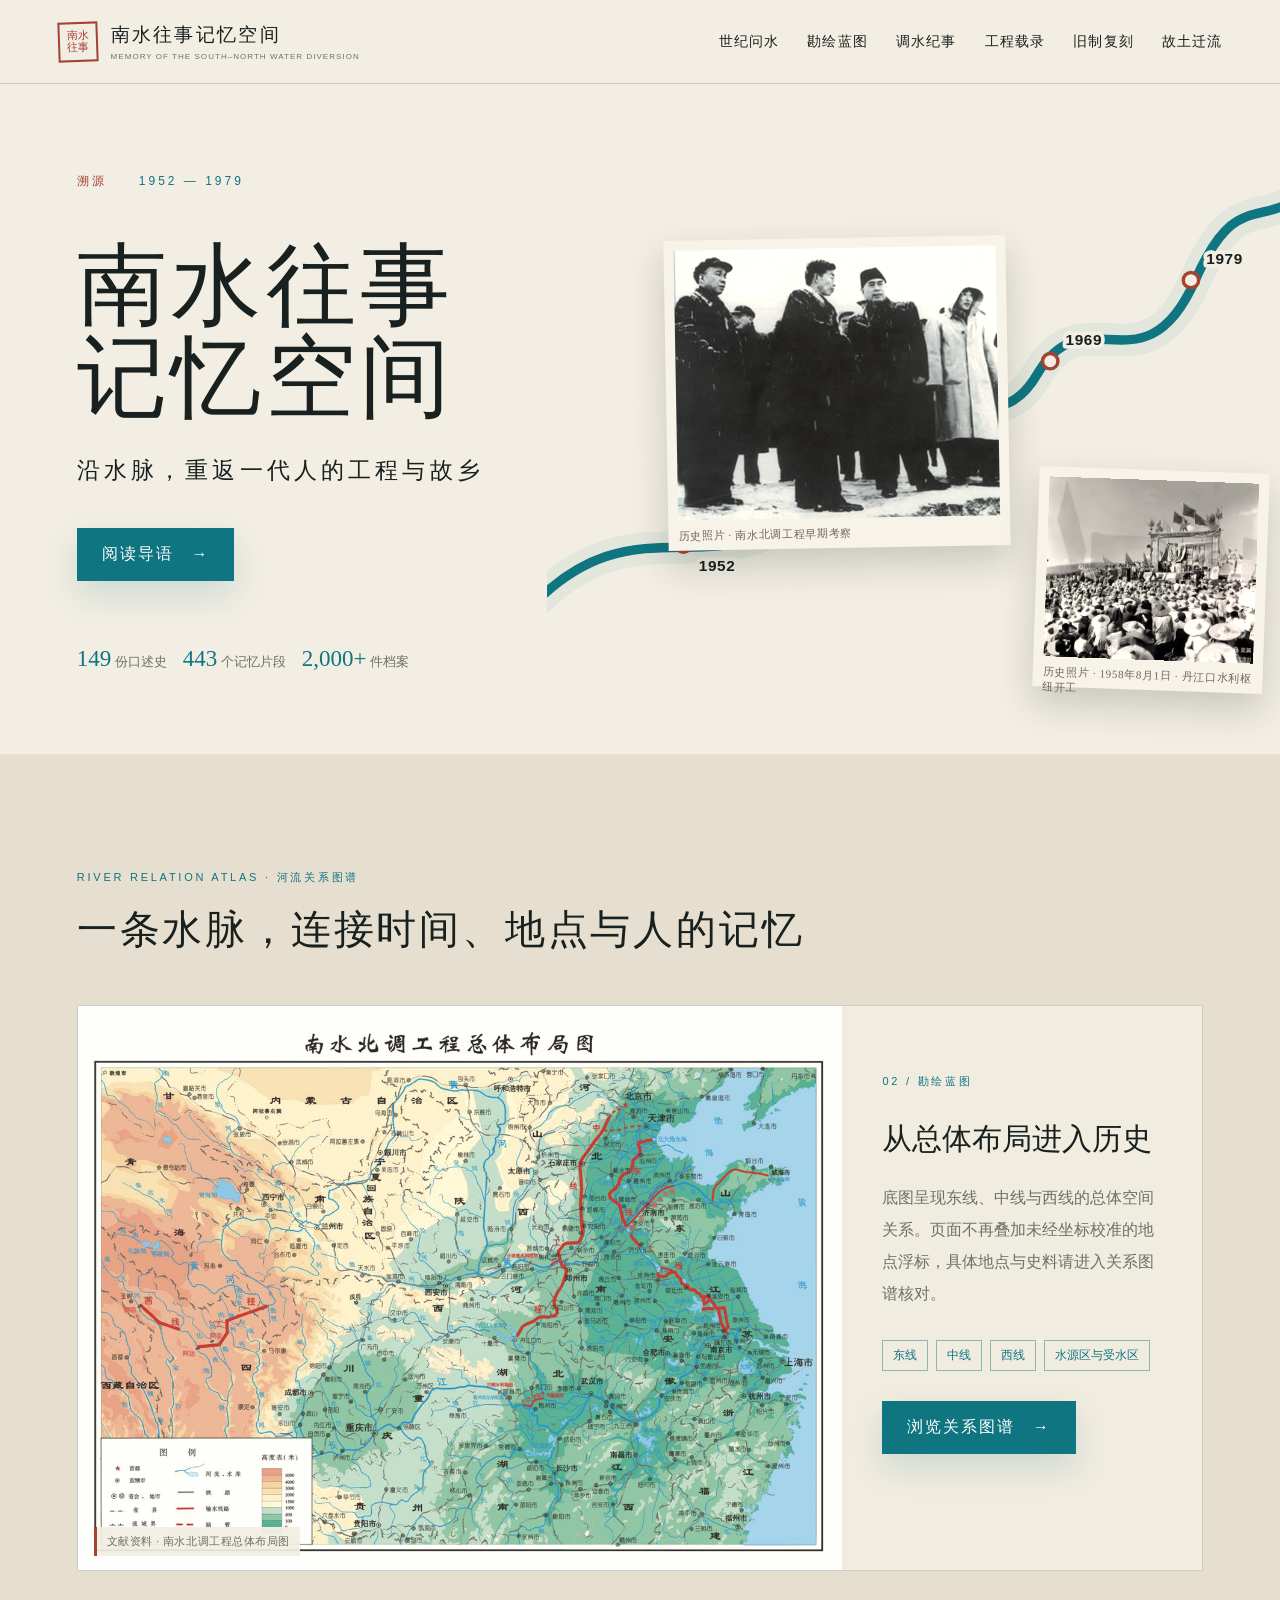
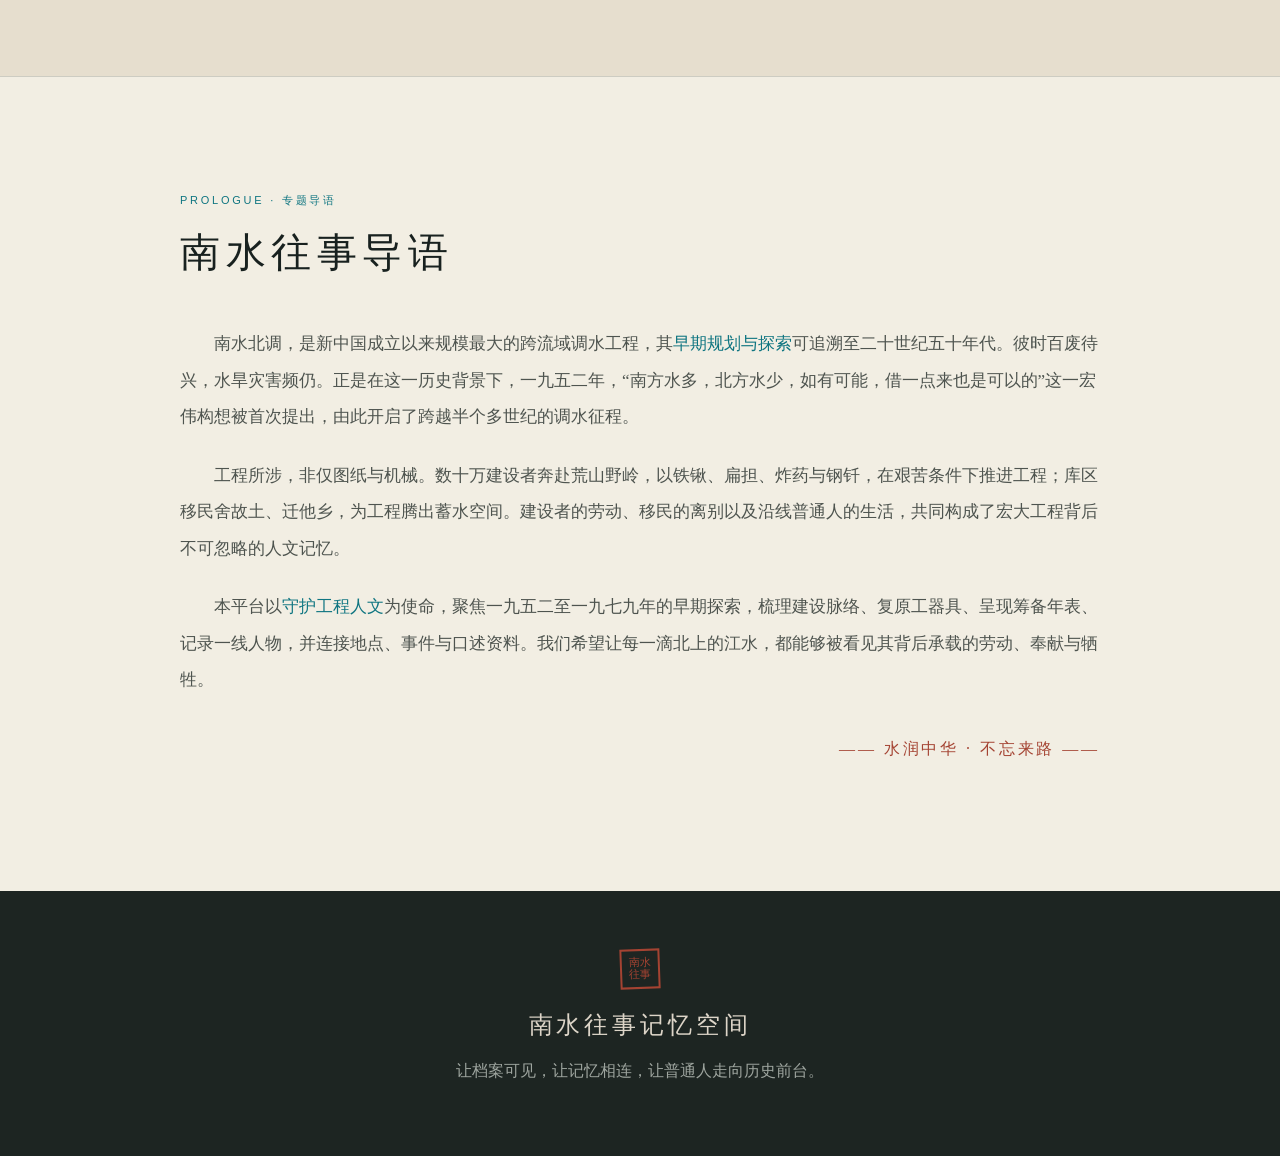
==== index.html @ 25039328 "Replace bottom guide with project prologue" ====
<!DOCTYPE html>
<html lang="zh-CN">
<head>
  <meta charset="UTF-8">
  <meta name="viewport" content="width=device-width,initial-scale=1">
  <title>南水往事记忆空间</title>
  <meta name="description" content="沿水脉，重返一代人的工程与故乡">
  <link rel="stylesheet" href="archive-theme.css?v=20260730-5">
  <style>
    *{box-sizing:border-box}body{margin:0;color:var(--archive-ink);background:var(--archive-paper);font-family:"Noto Serif SC","Songti SC","SimSun",serif}
    a{color:inherit;text-decoration:none}.home-header{height:84px;padding:0 4.5vw;display:flex;align-items:center;border-bottom:1px solid var(--archive-line);position:sticky;top:0;z-index:50;background:rgba(242,238,227,.92);backdrop-filter:blur(16px)}
    .home-header .archive-brand{margin-right:auto}.home-header nav{display:flex;gap:2.2vw}.home-header nav a{font-size:14px;letter-spacing:.08em}.home-header nav a:hover{color:var(--archive-river)}
    .hero{min-height:670px;display:grid;grid-template-columns:42% 58%;padding:5.4vw 0 2vw 6vw;overflow:hidden;position:relative}
    .eyebrow{font:12px Arial;letter-spacing:.25em;color:var(--archive-river);margin:20px 0 50px}.eyebrow span{color:var(--archive-red);margin-right:32px}
    h1{font-size:clamp(62px,7vw,108px);font-weight:500;line-height:1.03;letter-spacing:.05em;margin:0}.lead{font-size:23px;letter-spacing:.18em;margin:30px 0 42px}
    .primary{display:inline-flex;gap:48px;align-items:center;padding:16px 25px;background:var(--archive-river);color:white;letter-spacing:.12em;box-shadow:0 14px 35px #0f758128}
    .stats{margin-top:65px;color:var(--archive-muted);font-size:13px}.stats b{font-size:23px;color:var(--archive-river);font-weight:500}
    .river-stage{position:relative;min-height:560px}.river-stage svg{position:absolute;inset:-7% -2% 0 -5%;width:110%;height:110%}.river-shadow{fill:none;stroke:#b7d0cc;stroke-width:38;opacity:.28}.river{fill:none;stroke:var(--archive-river);stroke-width:11;stroke-linecap:round}.river-stage circle{fill:var(--archive-paper);stroke:var(--archive-red);stroke-width:4}.river-stage text{fill:var(--archive-ink);font:700 18px Arial,sans-serif;letter-spacing:.04em;paint-order:stroke fill;stroke:var(--archive-paper);stroke-width:9px;stroke-linejoin:round}
    .photo{position:absolute;margin:0;background:#f8f3e9;padding:10px 10px 30px;box-shadow:0 16px 36px #27261f33}.photo img{width:100%;height:100%;display:block;object-fit:cover;filter:grayscale(.46) sepia(.18)}.photo figcaption{font-size:11px;color:#6c675d;margin-top:8px;letter-spacing:.06em}.photo-a{width:49%;height:310px;top:85px;left:12%;transform:rotate(-1deg)}.photo-b{width:33%;height:220px;right:2%;bottom:38px;transform:rotate(2deg)}
    .intro{padding:105px 7vw 115px;background:var(--archive-paper);border-top:1px solid var(--archive-line)}.intro-inner{max-width:920px;margin:0 auto}.intro h2{font-size:40px;font-weight:500;letter-spacing:.14em;margin:17px 0 46px}.intro-copy{font-size:17px;line-height:2.15;color:#4e544f}.intro-copy p{margin:0 0 22px;text-indent:2em}.intro-copy strong{color:var(--archive-river);font-weight:500}.intro-sign{text-align:right;color:var(--archive-red);letter-spacing:.18em;margin-top:40px}
    .atlas{padding:105px 6vw;background:var(--archive-paper-deep)}.section-kicker{font:11px Arial;letter-spacing:.25em;color:var(--archive-river)}.atlas h2{font-size:40px;font-weight:500;letter-spacing:.07em;margin:17px 0 48px}.atlas-grid{display:grid;grid-template-columns:68% 32%;border:1px solid var(--archive-line);background:#f8f4eaaa;min-height:520px}.atlas-map{position:relative;overflow:hidden;background:#f7f3e8}.atlas-map img{width:100%;height:100%;object-fit:contain;display:block;opacity:.92;filter:grayscale(.08) sepia(.08)}.atlas-caption{position:absolute;left:16px;bottom:14px;padding:7px 10px;background:rgba(242,238,227,.92);border-left:3px solid var(--archive-red);font-size:11px;color:var(--archive-muted);letter-spacing:.05em}.atlas-copy{padding:65px 40px;z-index:3}.atlas-copy h3{font-size:30px;font-weight:500;margin:30px 0 22px}.atlas-copy p{color:var(--archive-muted);line-height:2}.tags{display:flex;flex-wrap:wrap;gap:8px;margin:30px 0}.tags span{padding:6px 10px;border:1px solid var(--archive-river-soft);color:var(--archive-river);font-size:12px}
    footer{padding:58px 20px;text-align:center;background:#1d2522;color:#ddd5c8}footer .archive-seal{margin:0 auto 18px}footer h2{font-weight:400;letter-spacing:.16em}footer p{color:#9ea59f}
    @media(max-width:900px){.home-header{height:65px}.home-header nav,.archive-brand small{display:none}.hero{display:block;padding:60px 7vw}.hero h1{font-size:58px}.river-stage{height:470px}.atlas-grid{grid-template-columns:1fr}.atlas-map{min-height:420px}.atlas-copy{padding:40px}}
    @media(max-width:560px){.hero h1{font-size:45px}.lead{font-size:18px}.river-stage{height:380px}.photo-a{width:63%;height:230px}.photo-b{width:44%;height:170px}.atlas{padding:75px 6vw}.atlas h2,.intro h2{font-size:30px}.intro{padding:75px 7vw}.intro-copy{font-size:15px}}
  </style>
</head>
<body>
  <header class="home-header">
    <a class="archive-brand" href="index.html"><span class="archive-seal">南水<br>往事</span><span><b>南水往事记忆空间</b><small>MEMORY OF THE SOUTH–NORTH WATER DIVERSION</small></span></a>
    <nav><a href="qa.html">世纪问水</a><a href="map3d.html">勘绘蓝图</a><a href="time.html">调水纪事</a><a href="story.html">工程载录</a><a href="tools.html">旧制复刻</a><a href="guxiang.html">故土迁流</a></nav>
  </header>
  <main>
    <section class="hero">
      <div><p class="eyebrow"><span>溯源</span>1952 — 1979</p><h1>南水往事<br>记忆空间</h1><p class="lead">沿水脉，重返一代人的工程与故乡</p><a class="primary" href="#intro">阅读导语　→</a><p class="stats"><b>149</b> 份口述史　 <b>443</b> 个记忆片段　 <b>2,000+</b> 件档案</p></div>
      <div class="river-stage">
        <svg viewBox="0 0 900 580" aria-label="1952年至1979年南水北调记忆水脉"><path class="river-shadow" d="M-30 510C110 350 210 505 330 350S520 320 575 225S700 250 760 115S850 90 930-40"/><path class="river" d="M-30 510C110 350 210 505 330 350S520 320 575 225S700 250 760 115S850 90 930-40"/><g><circle cx="160" cy="425" r="9"/><text x="178" y="456">1952</text></g><g><circle cx="365" cy="325" r="9"/><text x="383" y="356">1958</text></g><g><circle cx="590" cy="210" r="9"/><text x="608" y="191">1969</text></g><g><circle cx="755" cy="115" r="9"/><text x="773" y="96">1979</text></g></svg>
        <figure class="photo photo-a"><img src="https://tianq4691-maker.github.io/NSBD/3.jpg" alt="南水北调工程历史照片"><figcaption>历史照片 · 南水北调工程早期考察</figcaption></figure>
        <figure class="photo photo-b"><img src="assets/1958-start.svg" alt="1958年8月1日丹江口水利枢纽开工历史照片"><figcaption>历史照片 · 1958年8月1日 · 丹江口水利枢纽开工</figcaption></figure>
      </div>
    </section>
    <section class="atlas">
      <p class="section-kicker">RIVER RELATION ATLAS · 河流关系图谱</p><h2>一条水脉，连接时间、地点与人的记忆</h2>
      <div class="atlas-grid"><div class="atlas-map"><img src="assets/overall-layout.svg" alt="南水北调工程总体布局图"><span class="atlas-caption">文献资料 · 南水北调工程总体布局图</span></div><div class="atlas-copy"><span class="section-kicker">02 / 勘绘蓝图</span><h3>从总体布局进入历史</h3><p>底图呈现东线、中线与西线的总体空间关系。页面不再叠加未经坐标校准的地点浮标，具体地点与史料请进入关系图谱核对。</p><div class="tags"><span>东线</span><span>中线</span><span>西线</span><span>水源区与受水区</span></div><a class="primary" href="map3d.html">浏览关系图谱　→</a></div></div>
    </section>
    <section class="intro" id="intro">
      <div class="intro-inner">
        <p class="section-kicker">PROLOGUE · 专题导语</p>
        <h2>南水往事导语</h2>
        <div class="intro-copy">
          <p>南水北调，是新中国成立以来规模最大的跨流域调水工程，其<strong>早期规划与探索</strong>可追溯至二十世纪五十年代。彼时百废待兴，水旱灾害频仍。正是在这一历史背景下，一九五二年，“南方水多，北方水少，如有可能，借一点来也是可以的”这一宏伟构想被首次提出，由此开启了跨越半个多世纪的调水征程。</p>
          <p>工程所涉，非仅图纸与机械。数十万建设者奔赴荒山野岭，以铁锹、扁担、炸药与钢钎，在艰苦条件下推进工程；库区移民舍故土、迁他乡，为工程腾出蓄水空间。建设者的劳动、移民的离别以及沿线普通人的生活，共同构成了宏大工程背后不可忽略的人文记忆。</p>
          <p>本平台以<strong>守护工程人文</strong>为使命，聚焦一九五二至一九七九年的早期探索，梳理建设脉络、复原工器具、呈现筹备年表、记录一线人物，并连接地点、事件与口述资料。我们希望让每一滴北上的江水，都能够被看见其背后承载的劳动、奉献与牺牲。</p>
        </div>
        <p class="intro-sign">—— 水润中华 · 不忘来路 ——</p>
      </div>
    </section>
  </main>
  <footer><div class="archive-seal">南水<br>往事</div><h2>南水往事记忆空间</h2><p>让档案可见，让记忆相连，让普通人走向历史前台。</p></footer>
</body>
</html>
---- archive-theme.css ----
:root{
  --archive-paper:#f2eee3;--archive-paper-deep:#e6dece;--archive-ink:#18211f;
  --archive-muted:#6c716b;--archive-river:#0f7581;--archive-river-soft:#8bb8b3;
  --archive-red:#a44332;--archive-line:rgba(36,54,49,.18);
  --archive-night:#11110f;--archive-amber:#c79454;
}
html{scroll-behavior:smooth}
body.archive-unified{
  --water-cyan:var(--archive-river);--water-light:#59a6ad;--water-glow:#8bb8b3;
  --river-green:#476f66;--accent-color:var(--archive-red);
  color:var(--archive-ink);
  background-color:var(--archive-paper);
  background-image:
    linear-gradient(rgba(255,255,255,.22),rgba(255,255,255,.22)),
    url("data:image/svg+xml,%3Csvg xmlns='http://www.w3.org/2000/svg' width='160' height='160'%3E%3Cfilter id='n'%3E%3CfeTurbulence type='fractalNoise' baseFrequency='.72' numOctaves='2' stitchTiles='stitch'/%3E%3C/filter%3E%3Crect width='100%25' height='100%25' filter='url(%23n)' opacity='.055'/%3E%3C/svg%3E");
  font-family:"Noto Serif SC","Songti SC","SimSun",serif;
  padding-top:72px;
}
.archive-site-header{
  position:fixed;inset:0 0 auto 0;height:72px;z-index:9998;
  display:flex;align-items:center;gap:34px;padding:0 4.5vw;
  background:rgba(242,238,227,.93);backdrop-filter:blur(16px);
  border-bottom:1px solid var(--archive-line);color:var(--archive-ink);
}
.archive-brand{display:flex;align-items:center;gap:13px;margin-right:auto;color:inherit;text-decoration:none}
.archive-seal{width:40px;height:40px;display:grid;place-items:center;text-align:center;
  border:2px solid var(--archive-red);color:var(--archive-red);font-size:11px;line-height:1.05;transform:rotate(-2deg)}
.archive-brand b{font-size:19px;font-weight:500;letter-spacing:.12em}
.archive-brand small{display:block;font:8px Arial,sans-serif;color:var(--archive-muted);letter-spacing:.13em;margin-top:4px}
.archive-site-header nav{display:flex;align-items:center;gap:2.1vw}
.archive-site-header nav a{position:relative;color:inherit;text-decoration:none;font-size:14px;letter-spacing:.07em;white-space:nowrap;padding:25px 2px 22px}
.archive-site-header nav a:hover{color:var(--archive-river)}
.archive-site-header nav a.is-active{color:var(--archive-amber)!important;font-weight:700;background:rgba(199,148,84,.13);padding-left:10px;padding-right:10px}
.archive-site-header nav a.is-active::after{content:"";position:absolute;left:0;right:0;bottom:0;height:3px;background:var(--archive-amber)}
.archive-home-link{border-left:1px solid var(--archive-line);padding-left:25px!important;color:var(--archive-river)!important}
.archive-site-footer{position:relative;z-index:20;padding:55px 20px;text-align:center;
  background:#1d2522;color:#ddd5c8;border-top:1px solid #39423e}
.archive-site-footer .archive-seal{margin:0 auto 18px}
.archive-site-footer b{font-weight:400;letter-spacing:.16em;font-size:20px}
.archive-site-footer p{color:#9ea59f;font-size:13px;letter-spacing:.08em;margin:12px 0 0}
body.archive-unified :is(.card,.qa-card,.tool-card,.timeline-card,.content-card,.panel,.info-panel){
  border-color:var(--archive-line)!important;border-radius:2px!important;
  box-shadow:0 12px 32px rgba(35,43,39,.08)!important;
}
body.archive-unified :is(button,.btn,.action-btn,.back-btn,.home-btn){
  border-radius:2px!important;letter-spacing:.08em!important;
}
body.archive-unified :is(h1,h2,h3,.page-title,.section-title){font-family:"Noto Serif SC","Songti SC","SimSun",serif!important}
body.archive-unified img{image-rendering:auto}
body.archive-unified > :is(.header,.top-bar,.back-btn),
body.archive-unified > .page-wrapper > .header{
  display:none!important;
}
body.archive-dark{background:#11110f!important;color:#ece4d6!important}
body.archive-dark .archive-site-header{background:rgba(15,15,13,.93);color:#eee5d6;border-color:#3a3024}
body.archive-dark .archive-site-header .archive-brand small{color:#998c7b}
body.archive-dark .archive-site-header nav a:hover{color:var(--archive-amber)}
body.archive-dark .archive-site-header nav a.is-active{color:var(--archive-amber)!important;background:rgba(199,148,84,.12)}
body.archive-dark .archive-site-header nav a.is-active::after{background:var(--archive-amber)}
body.archive-dark .archive-home-link{color:var(--archive-amber)!important;border-color:#3a3024}
body.archive-dark :is(.card,.story-card,.content-card,.panel,.info-panel){
  background:rgba(24,22,18,.88)!important;border-color:#5a4932!important;
  color:#ede3d4!important;box-shadow:0 20px 50px rgba(0,0,0,.28)!important;
}
body.archive-dark :is(p,.meta,.description,.subtitle){color:#aaa092!important}
body.archive-dark :is(button,.btn,.action-btn){border-color:var(--archive-amber)!important;color:#ead5b9!important}
.archive-evidence-tag{display:inline-flex;align-items:center;gap:6px;padding:5px 9px;
  border:1px solid currentColor;color:var(--archive-red);background:rgba(242,238,227,.82);
  font-size:11px;letter-spacing:.08em}
@media(max-width:900px){
  body.archive-unified{padding-top:62px}
  .archive-site-header{height:62px;padding:0 18px}.archive-brand b{font-size:16px}
  .archive-brand small,.archive-site-header nav{display:none}.archive-home-link{margin-left:auto;border:0;padding-left:0!important}
}
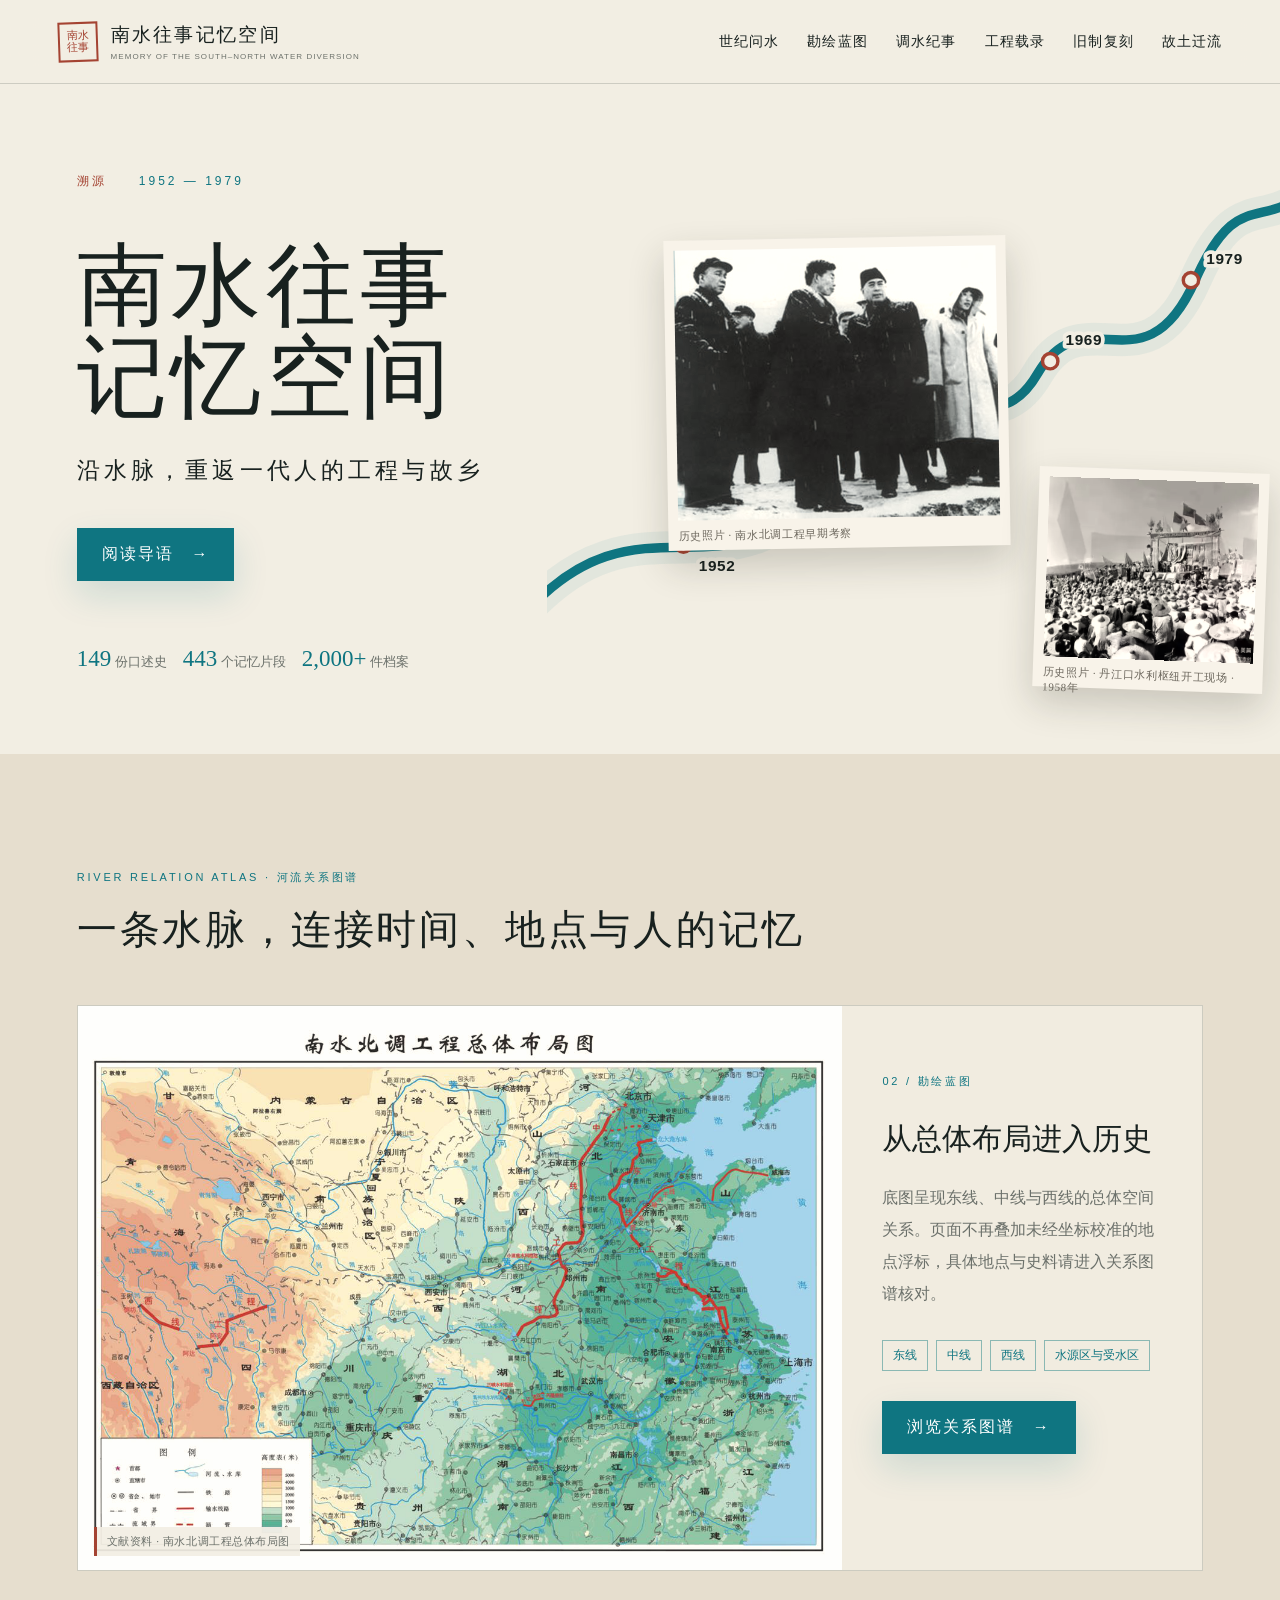
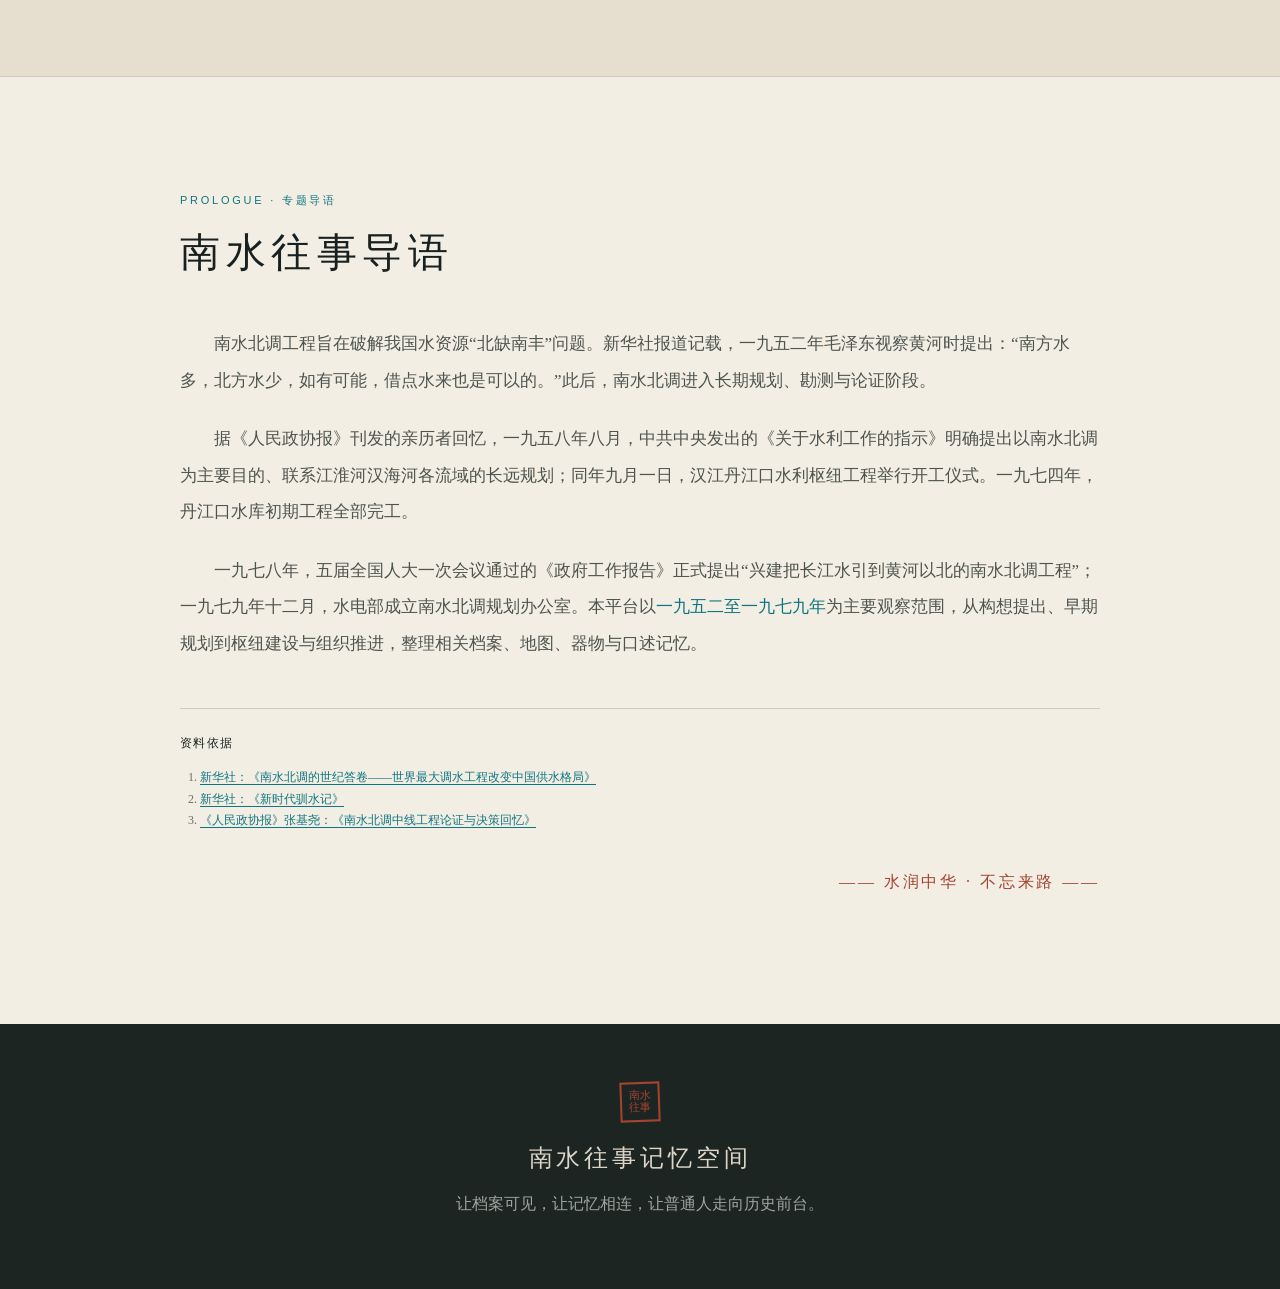
==== commit 2beafd1d: "Source homepage prologue from authoritative reporting" ====
--- a/index.html
+++ b/index.html
@@ -17,7 +17,7 @@
     .stats{margin-top:65px;color:var(--archive-muted);font-size:13px}.stats b{font-size:23px;color:var(--archive-river);font-weight:500}
     .river-stage{position:relative;min-height:560px}.river-stage svg{position:absolute;inset:-7% -2% 0 -5%;width:110%;height:110%}.river-shadow{fill:none;stroke:#b7d0cc;stroke-width:38;opacity:.28}.river{fill:none;stroke:var(--archive-river);stroke-width:11;stroke-linecap:round}.river-stage circle{fill:var(--archive-paper);stroke:var(--archive-red);stroke-width:4}.river-stage text{fill:var(--archive-ink);font:700 18px Arial,sans-serif;letter-spacing:.04em;paint-order:stroke fill;stroke:var(--archive-paper);stroke-width:9px;stroke-linejoin:round}
     .photo{position:absolute;margin:0;background:#f8f3e9;padding:10px 10px 30px;box-shadow:0 16px 36px #27261f33}.photo img{width:100%;height:100%;display:block;object-fit:cover;filter:grayscale(.46) sepia(.18)}.photo figcaption{font-size:11px;color:#6c675d;margin-top:8px;letter-spacing:.06em}.photo-a{width:49%;height:310px;top:85px;left:12%;transform:rotate(-1deg)}.photo-b{width:33%;height:220px;right:2%;bottom:38px;transform:rotate(2deg)}
-    .intro{padding:105px 7vw 115px;background:var(--archive-paper);border-top:1px solid var(--archive-line)}.intro-inner{max-width:920px;margin:0 auto}.intro h2{font-size:40px;font-weight:500;letter-spacing:.14em;margin:17px 0 46px}.intro-copy{font-size:17px;line-height:2.15;color:#4e544f}.intro-copy p{margin:0 0 22px;text-indent:2em}.intro-copy strong{color:var(--archive-river);font-weight:500}.intro-sign{text-align:right;color:var(--archive-red);letter-spacing:.18em;margin-top:40px}
+    .intro{padding:105px 7vw 115px;background:var(--archive-paper);border-top:1px solid var(--archive-line)}.intro-inner{max-width:920px;margin:0 auto}.intro h2{font-size:40px;font-weight:500;letter-spacing:.14em;margin:17px 0 46px}.intro-copy{font-size:17px;line-height:2.15;color:#4e544f}.intro-copy p{margin:0 0 22px;text-indent:2em}.intro-copy strong{color:var(--archive-river);font-weight:500}.intro-sources{margin-top:46px;padding-top:24px;border-top:1px solid var(--archive-line);color:var(--archive-muted);font-size:12px;line-height:1.8}.intro-sources b{color:var(--archive-ink);font-weight:500;letter-spacing:.12em}.intro-sources ol{margin:12px 0 0;padding-left:20px}.intro-sources a{color:var(--archive-river);text-decoration:underline;text-underline-offset:3px}.intro-sign{text-align:right;color:var(--archive-red);letter-spacing:.18em;margin-top:40px}
     .atlas{padding:105px 6vw;background:var(--archive-paper-deep)}.section-kicker{font:11px Arial;letter-spacing:.25em;color:var(--archive-river)}.atlas h2{font-size:40px;font-weight:500;letter-spacing:.07em;margin:17px 0 48px}.atlas-grid{display:grid;grid-template-columns:68% 32%;border:1px solid var(--archive-line);background:#f8f4eaaa;min-height:520px}.atlas-map{position:relative;overflow:hidden;background:#f7f3e8}.atlas-map img{width:100%;height:100%;object-fit:contain;display:block;opacity:.92;filter:grayscale(.08) sepia(.08)}.atlas-caption{position:absolute;left:16px;bottom:14px;padding:7px 10px;background:rgba(242,238,227,.92);border-left:3px solid var(--archive-red);font-size:11px;color:var(--archive-muted);letter-spacing:.05em}.atlas-copy{padding:65px 40px;z-index:3}.atlas-copy h3{font-size:30px;font-weight:500;margin:30px 0 22px}.atlas-copy p{color:var(--archive-muted);line-height:2}.tags{display:flex;flex-wrap:wrap;gap:8px;margin:30px 0}.tags span{padding:6px 10px;border:1px solid var(--archive-river-soft);color:var(--archive-river);font-size:12px}
     footer{padding:58px 20px;text-align:center;background:#1d2522;color:#ddd5c8}footer .archive-seal{margin:0 auto 18px}footer h2{font-weight:400;letter-spacing:.16em}footer p{color:#9ea59f}
     @media(max-width:900px){.home-header{height:65px}.home-header nav,.archive-brand small{display:none}.hero{display:block;padding:60px 7vw}.hero h1{font-size:58px}.river-stage{height:470px}.atlas-grid{grid-template-columns:1fr}.atlas-map{min-height:420px}.atlas-copy{padding:40px}}
@@ -35,7 +35,7 @@
       <div class="river-stage">
         <svg viewBox="0 0 900 580" aria-label="1952年至1979年南水北调记忆水脉"><path class="river-shadow" d="M-30 510C110 350 210 505 330 350S520 320 575 225S700 250 760 115S850 90 930-40"/><path class="river" d="M-30 510C110 350 210 505 330 350S520 320 575 225S700 250 760 115S850 90 930-40"/><g><circle cx="160" cy="425" r="9"/><text x="178" y="456">1952</text></g><g><circle cx="365" cy="325" r="9"/><text x="383" y="356">1958</text></g><g><circle cx="590" cy="210" r="9"/><text x="608" y="191">1969</text></g><g><circle cx="755" cy="115" r="9"/><text x="773" y="96">1979</text></g></svg>
         <figure class="photo photo-a"><img src="https://tianq4691-maker.github.io/NSBD/3.jpg" alt="南水北调工程历史照片"><figcaption>历史照片 · 南水北调工程早期考察</figcaption></figure>
-        <figure class="photo photo-b"><img src="assets/1958-start.svg" alt="1958年8月1日丹江口水利枢纽开工历史照片"><figcaption>历史照片 · 1958年8月1日 · 丹江口水利枢纽开工</figcaption></figure>
+        <figure class="photo photo-b"><img src="assets/1958-start.svg" alt="1958年丹江口水利枢纽开工现场历史照片"><figcaption>历史照片 · 丹江口水利枢纽开工现场 · 1958年</figcaption></figure>
       </div>
     </section>
     <section class="atlas">
@@ -47,9 +47,17 @@
         <p class="section-kicker">PROLOGUE · 专题导语</p>
         <h2>南水往事导语</h2>
         <div class="intro-copy">
-          <p>南水北调，是新中国成立以来规模最大的跨流域调水工程，其<strong>早期规划与探索</strong>可追溯至二十世纪五十年代。彼时百废待兴，水旱灾害频仍。正是在这一历史背景下，一九五二年，“南方水多，北方水少，如有可能，借一点来也是可以的”这一宏伟构想被首次提出，由此开启了跨越半个多世纪的调水征程。</p>
-          <p>工程所涉，非仅图纸与机械。数十万建设者奔赴荒山野岭，以铁锹、扁担、炸药与钢钎，在艰苦条件下推进工程；库区移民舍故土、迁他乡，为工程腾出蓄水空间。建设者的劳动、移民的离别以及沿线普通人的生活，共同构成了宏大工程背后不可忽略的人文记忆。</p>
-          <p>本平台以<strong>守护工程人文</strong>为使命，聚焦一九五二至一九七九年的早期探索，梳理建设脉络、复原工器具、呈现筹备年表、记录一线人物，并连接地点、事件与口述资料。我们希望让每一滴北上的江水，都能够被看见其背后承载的劳动、奉献与牺牲。</p>
+          <p>南水北调工程旨在破解我国水资源“北缺南丰”问题。新华社报道记载，一九五二年毛泽东视察黄河时提出：“南方水多，北方水少，如有可能，借点水来也是可以的。”此后，南水北调进入长期规划、勘测与论证阶段。</p>
+          <p>据《人民政协报》刊发的亲历者回忆，一九五八年八月，中共中央发出的《关于水利工作的指示》明确提出以南水北调为主要目的、联系江淮河汉海河各流域的长远规划；同年九月一日，汉江丹江口水利枢纽工程举行开工仪式。一九七四年，丹江口水库初期工程全部完工。</p>
+          <p>一九七八年，五届全国人大一次会议通过的《政府工作报告》正式提出“兴建把长江水引到黄河以北的南水北调工程”；一九七九年十二月，水电部成立南水北调规划办公室。本平台以<strong>一九五二至一九七九年</strong>为主要观察范围，从构想提出、早期规划到枢纽建设与组织推进，整理相关档案、地图、器物与口述记忆。</p>
+        </div>
+        <div class="intro-sources">
+          <b>资料依据</b>
+          <ol>
+            <li><a href="https://www.news.cn/politics/20241010/d1c0c6080023495287b10981fb4cabec/c.html" target="_blank" rel="noopener">新华社：《南水北调的世纪答卷——世界最大调水工程改变中国供水格局》</a></li>
+            <li><a href="https://www.news.cn/politics/20241202/35f995ec63b1414e9df80896168c582e/c.html" target="_blank" rel="noopener">新华社：《新时代驯水记》</a></li>
+            <li><a href="https://www.hljzx.gov.cn/contents/68/7166.html" target="_blank" rel="noopener">《人民政协报》张基尧：《南水北调中线工程论证与决策回忆》</a></li>
+          </ol>
         </div>
         <p class="intro-sign">—— 水润中华 · 不忘来路 ——</p>
       </div>
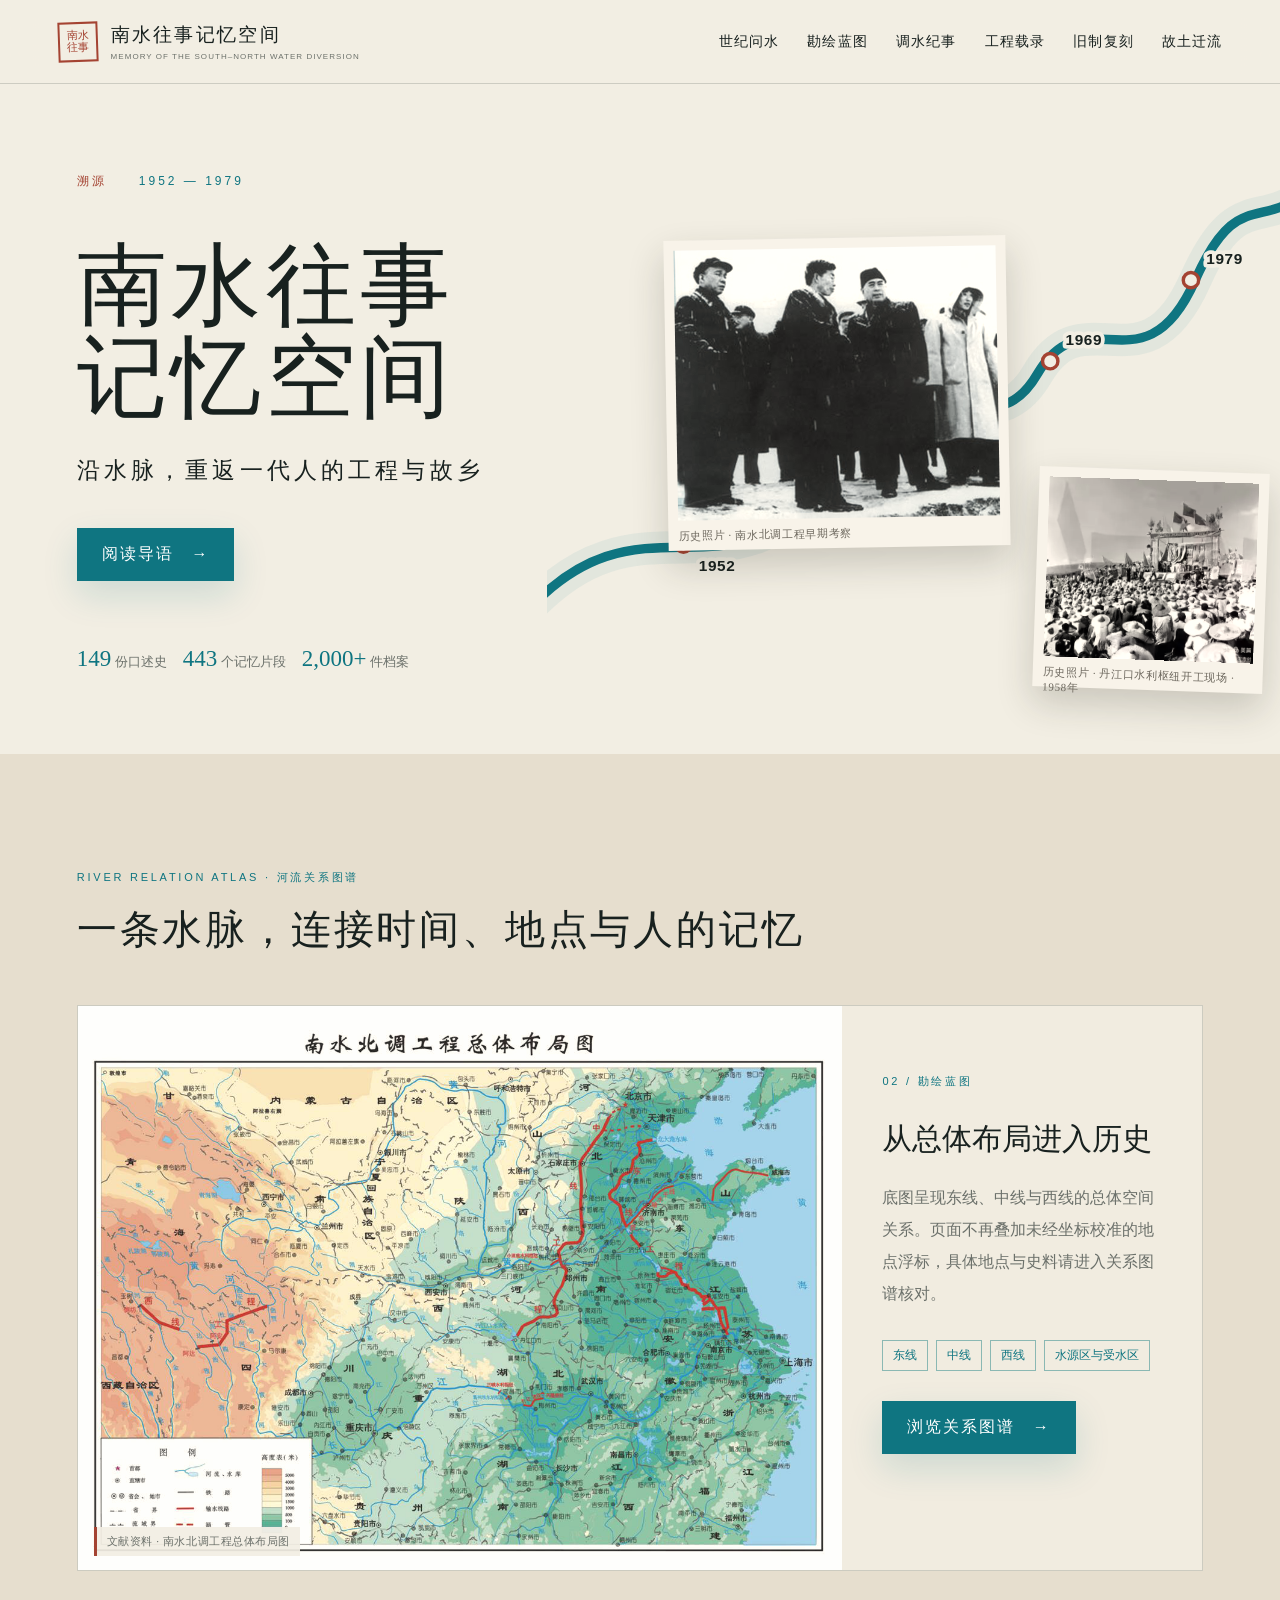
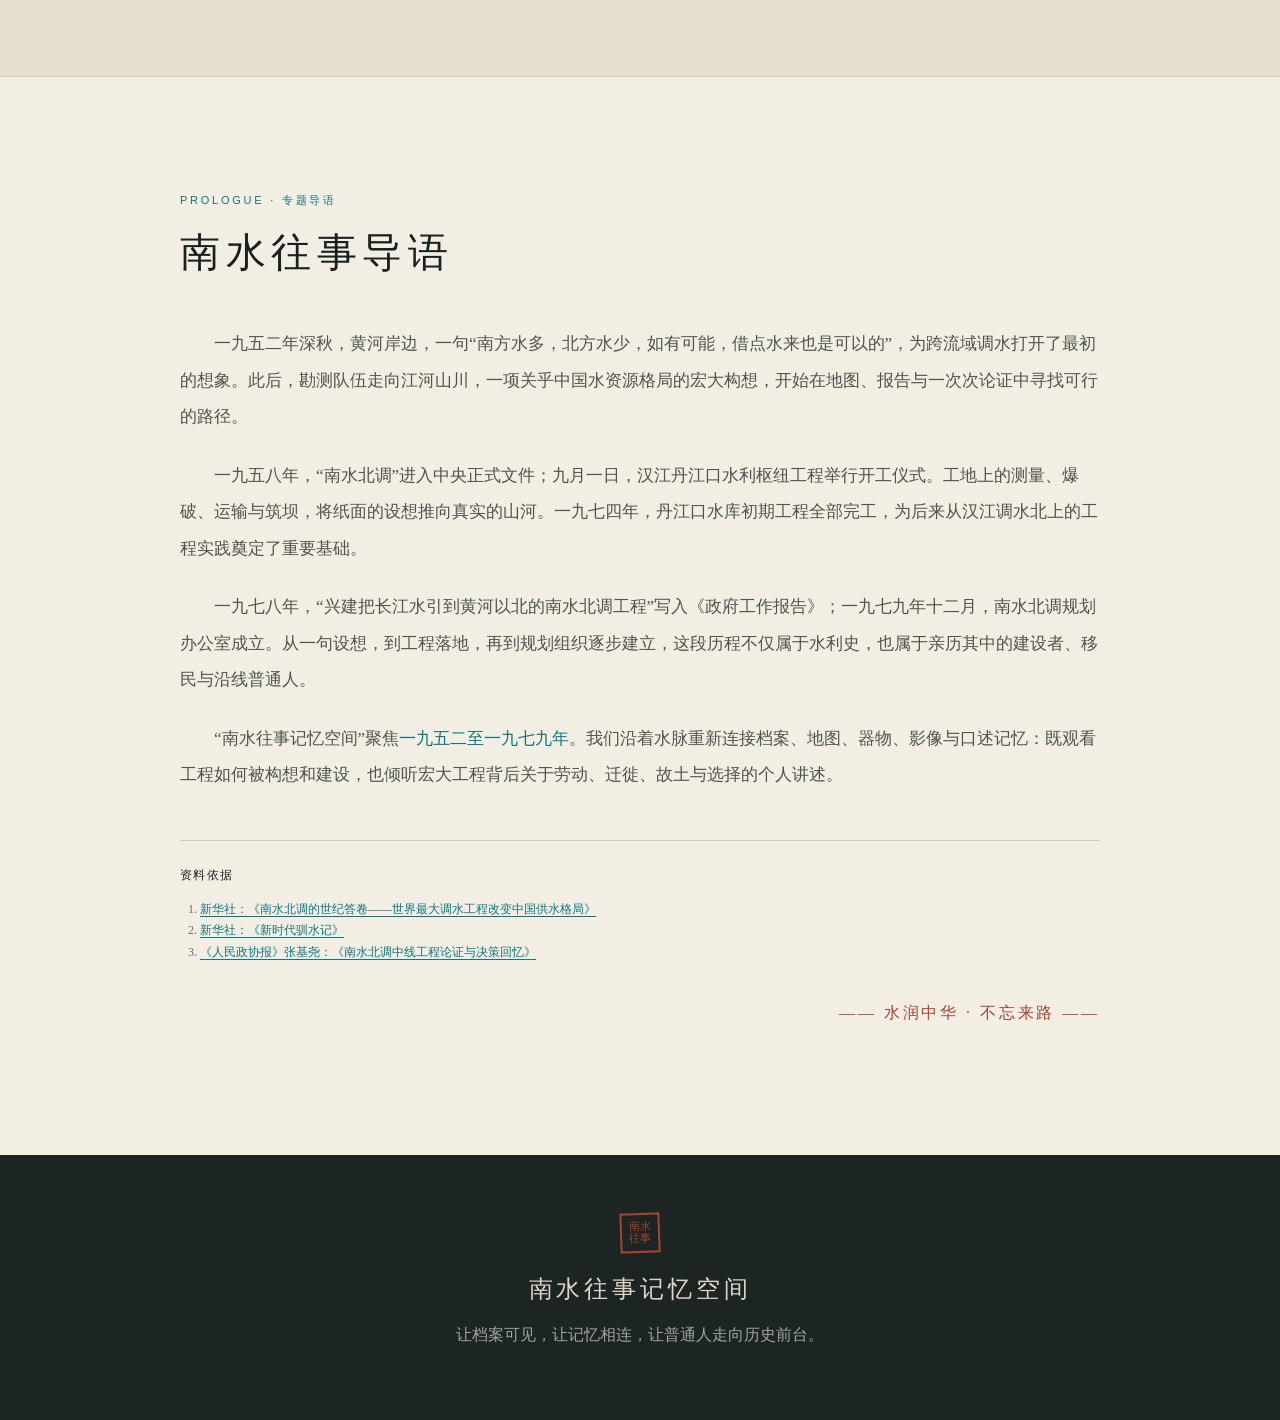
==== commit b68b2be8: "Rewrite sourced prologue as platform narrative" ====
--- a/index.html
+++ b/index.html
@@ -47,9 +47,10 @@
         <p class="section-kicker">PROLOGUE · 专题导语</p>
         <h2>南水往事导语</h2>
         <div class="intro-copy">
-          <p>南水北调工程旨在破解我国水资源“北缺南丰”问题。新华社报道记载，一九五二年毛泽东视察黄河时提出：“南方水多，北方水少，如有可能，借点水来也是可以的。”此后，南水北调进入长期规划、勘测与论证阶段。</p>
-          <p>据《人民政协报》刊发的亲历者回忆，一九五八年八月，中共中央发出的《关于水利工作的指示》明确提出以南水北调为主要目的、联系江淮河汉海河各流域的长远规划；同年九月一日，汉江丹江口水利枢纽工程举行开工仪式。一九七四年，丹江口水库初期工程全部完工。</p>
-          <p>一九七八年，五届全国人大一次会议通过的《政府工作报告》正式提出“兴建把长江水引到黄河以北的南水北调工程”；一九七九年十二月，水电部成立南水北调规划办公室。本平台以<strong>一九五二至一九七九年</strong>为主要观察范围，从构想提出、早期规划到枢纽建设与组织推进，整理相关档案、地图、器物与口述记忆。</p>
+          <p>一九五二年深秋，黄河岸边，一句“南方水多，北方水少，如有可能，借点水来也是可以的”，为跨流域调水打开了最初的想象。此后，勘测队伍走向江河山川，一项关乎中国水资源格局的宏大构想，开始在地图、报告与一次次论证中寻找可行的路径。</p>
+          <p>一九五八年，“南水北调”进入中央正式文件；九月一日，汉江丹江口水利枢纽工程举行开工仪式。工地上的测量、爆破、运输与筑坝，将纸面的设想推向真实的山河。一九七四年，丹江口水库初期工程全部完工，为后来从汉江调水北上的工程实践奠定了重要基础。</p>
+          <p>一九七八年，“兴建把长江水引到黄河以北的南水北调工程”写入《政府工作报告》；一九七九年十二月，南水北调规划办公室成立。从一句设想，到工程落地，再到规划组织逐步建立，这段历程不仅属于水利史，也属于亲历其中的建设者、移民与沿线普通人。</p>
+          <p>“南水往事记忆空间”聚焦<strong>一九五二至一九七九年</strong>。我们沿着水脉重新连接档案、地图、器物、影像与口述记忆：既观看工程如何被构想和建设，也倾听宏大工程背后关于劳动、迁徙、故土与选择的个人讲述。</p>
         </div>
         <div class="intro-sources">
           <b>资料依据</b>
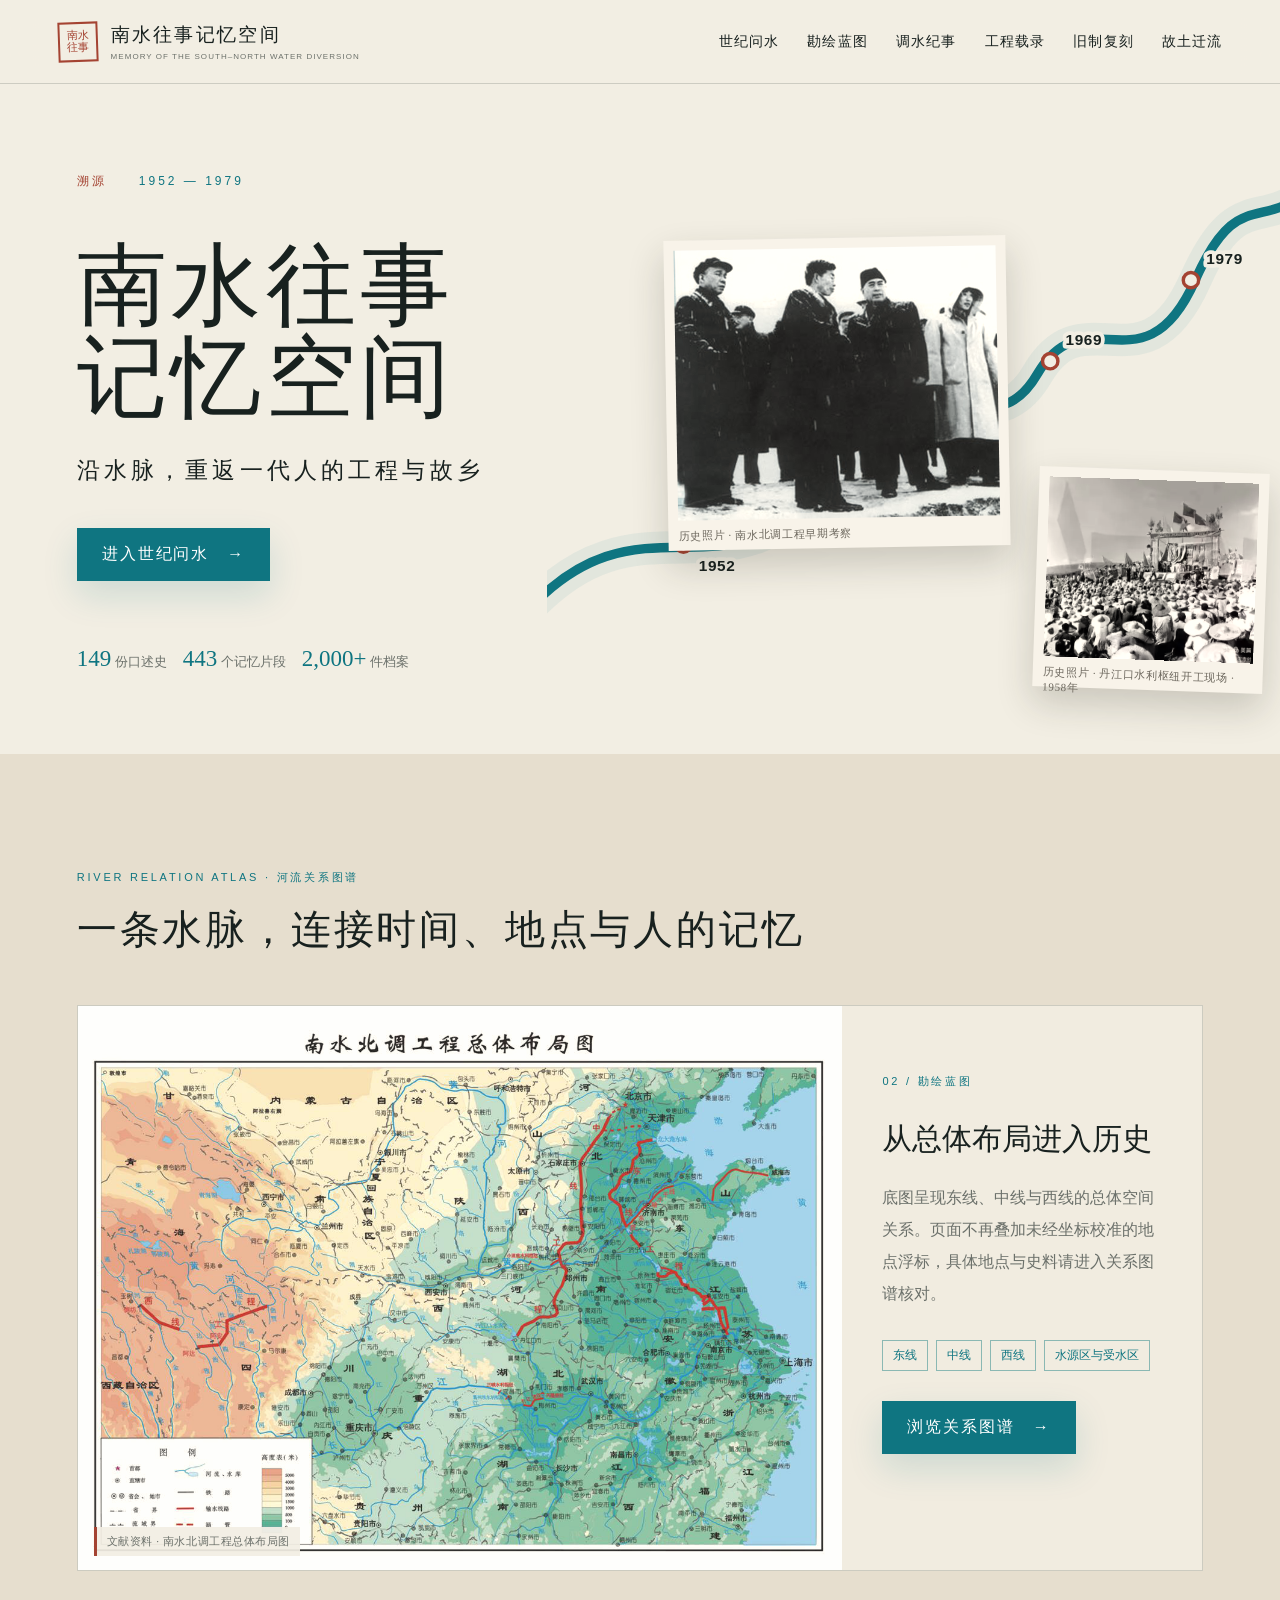
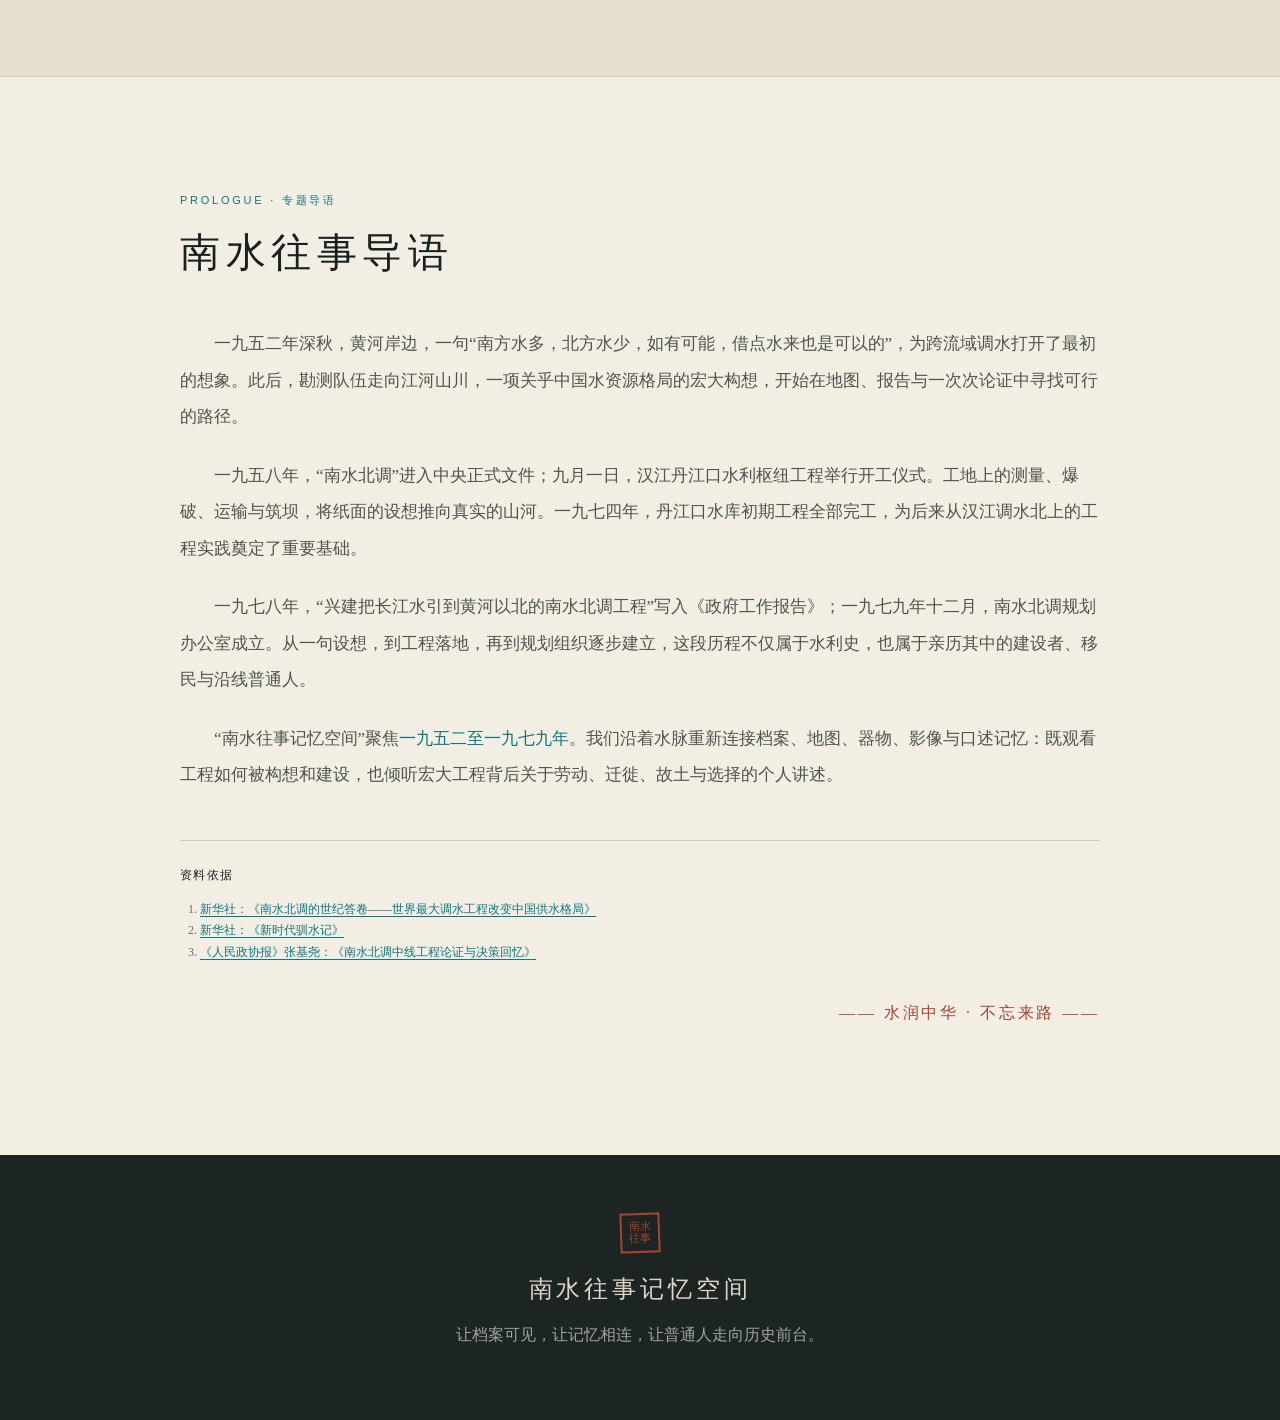
==== commit 04b6f545: "首页按钮直达世纪问水" ====
--- a/index.html
+++ b/index.html
@@ -5,7 +5,7 @@
   <meta name="viewport" content="width=device-width,initial-scale=1">
   <title>南水往事记忆空间</title>
   <meta name="description" content="沿水脉，重返一代人的工程与故乡">
-  <link rel="stylesheet" href="archive-theme.css?v=20260730-5">
+  <link rel="stylesheet" href="archive-theme.css?v=20260731-2">
   <style>
     *{box-sizing:border-box}body{margin:0;color:var(--archive-ink);background:var(--archive-paper);font-family:"Noto Serif SC","Songti SC","SimSun",serif}
     a{color:inherit;text-decoration:none}.home-header{height:84px;padding:0 4.5vw;display:flex;align-items:center;border-bottom:1px solid var(--archive-line);position:sticky;top:0;z-index:50;background:rgba(242,238,227,.92);backdrop-filter:blur(16px)}
@@ -31,7 +31,7 @@
   </header>
   <main>
     <section class="hero">
-      <div><p class="eyebrow"><span>溯源</span>1952 — 1979</p><h1>南水往事<br>记忆空间</h1><p class="lead">沿水脉，重返一代人的工程与故乡</p><a class="primary" href="#intro">阅读导语　→</a><p class="stats"><b>149</b> 份口述史　 <b>443</b> 个记忆片段　 <b>2,000+</b> 件档案</p></div>
+      <div><p class="eyebrow"><span>溯源</span>1952 — 1979</p><h1>南水往事<br>记忆空间</h1><p class="lead">沿水脉，重返一代人的工程与故乡</p><a class="primary" href="qa.html">进入世纪问水　→</a><p class="stats"><b>149</b> 份口述史　 <b>443</b> 个记忆片段　 <b>2,000+</b> 件档案</p></div>
       <div class="river-stage">
         <svg viewBox="0 0 900 580" aria-label="1952年至1979年南水北调记忆水脉"><path class="river-shadow" d="M-30 510C110 350 210 505 330 350S520 320 575 225S700 250 760 115S850 90 930-40"/><path class="river" d="M-30 510C110 350 210 505 330 350S520 320 575 225S700 250 760 115S850 90 930-40"/><g><circle cx="160" cy="425" r="9"/><text x="178" y="456">1952</text></g><g><circle cx="365" cy="325" r="9"/><text x="383" y="356">1958</text></g><g><circle cx="590" cy="210" r="9"/><text x="608" y="191">1969</text></g><g><circle cx="755" cy="115" r="9"/><text x="773" y="96">1979</text></g></svg>
         <figure class="photo photo-a"><img src="https://tianq4691-maker.github.io/NSBD/3.jpg" alt="南水北调工程历史照片"><figcaption>历史照片 · 南水北调工程早期考察</figcaption></figure>
--- a/archive-theme.css
+++ b/archive-theme.css
@@ -67,6 +67,358 @@
 .archive-evidence-tag{display:inline-flex;align-items:center;gap:6px;padding:5px 9px;
   border:1px solid currentColor;color:var(--archive-red);background:rgba(242,238,227,.82);
   font-size:11px;letter-spacing:.08em}
+
+/* =========================================================
+   Shared exhibition language
+   Keep each page's information and interaction, but remove the
+   unrelated "technology dashboard" and "industrial UI" skins.
+   ========================================================= */
+body.archive-unified:not(.archive-dark) :is(
+  .search-section,.entity-info,.results-section,.suggestions-section,
+  .qa-card,.gallery-card,.entity-item,.suggestion-item,
+  .loading-tips,.overview-viewer,.tool-card,.decree
+){
+  background:rgba(247,243,233,.92)!important;
+  color:var(--archive-ink)!important;
+  border:1px solid var(--archive-line)!important;
+  border-radius:2px!important;
+  box-shadow:0 14px 36px rgba(35,43,39,.1)!important;
+  backdrop-filter:blur(12px);
+}
+body.archive-unified:not(.archive-dark) :is(
+  .subtitle,.gallery-sub,.entity-text p,.tool-desc,.tip-line,
+  .overview-caption,.card-desc,.answer,.qa-answer
+){color:var(--archive-muted)!important}
+body.archive-unified:not(.archive-dark) :is(
+  .entity-text h4,.qa-card h3,.gallery-card h3,.suggestion-item,
+  .tool-card h2,.tool-card h3
+){color:var(--archive-ink)!important}
+body.archive-unified:not(.archive-dark) :is(
+  .search-hero h2,.entity-title,.gallery-header h2,.suggestions-title,
+  .results-title,.page-header h1,.tool-info h2,.section-label
+){
+  color:var(--archive-ink)!important;
+  background:none!important;
+  -webkit-text-fill-color:currentColor!important;
+  text-shadow:none!important;
+}
+body.archive-unified:not(.archive-dark) :is(.search-input,input[type="text"]){
+  color:var(--archive-ink)!important;
+  background:rgba(255,252,244,.94)!important;
+  border:1px solid var(--archive-line)!important;
+  border-radius:2px!important;
+  box-shadow:none!important;
+}
+body.archive-unified:not(.archive-dark) :is(.search-input,input[type="text"])::placeholder{
+  color:#8a8c84!important;
+}
+body.archive-unified:not(.archive-dark) :is(.search-btn,.tag,.tool-tag,.card-badge){
+  background:rgba(15,117,129,.08)!important;
+  color:var(--archive-river)!important;
+  border:1px solid rgba(15,117,129,.32)!important;
+  border-radius:2px!important;
+  box-shadow:none!important;
+}
+body.archive-unified:not(.archive-dark) .search-btn{
+  background:var(--archive-river)!important;color:#fff!important;
+}
+body.archive-unified:not(.archive-dark) :is(.search-btn,.tag,.suggestion-item,.entity-item):hover{
+  transform:translateY(-2px)!important;
+  border-color:var(--archive-amber)!important;
+  box-shadow:0 10px 24px rgba(35,43,39,.1)!important;
+}
+
+/* 世纪问水：让背景照片成为低对比度的档案衬底，而非青色大屏。 */
+body.archive-unified:not(.archive-dark) .bg-img{
+  filter:grayscale(.45) sepia(.18) contrast(.88) brightness(1.08)!important;
+}
+body.archive-unified:not(.archive-dark) .bg-overlay{
+  background:rgba(232,225,210,.8)!important;
+}
+body.archive-unified:not(.archive-dark) .main-content{color:var(--archive-ink)}
+
+/* 六个栏目使用同一套档案色谱，并以低饱和主题色区分内容气质。 */
+body.archive-page-qa{
+  --section-accent:#176d72;
+  --section-accent-soft:#a9cbc4;
+  --section-ground:#183b38;
+  background-color:var(--section-ground)!important;
+}
+body.archive-page-map3d{
+  --section-accent:#356f78;
+  --section-accent-soft:#b6cbc5;
+  --section-ground:#263e3d;
+}
+body.archive-page-time{
+  --section-accent:#506c7b;
+  --section-accent-soft:#b9c5c8;
+  --section-ground:#1e2b31;
+}
+body.archive-page-story{
+  --section-accent:#c79454;
+  --section-accent-soft:#6c5b45;
+  --section-ground:#11110f;
+}
+body.archive-page-tools{
+  --section-accent:#9a5c3f;
+  --section-accent-soft:#cdb29b;
+  --section-ground:#3a2d27;
+  background-color:var(--section-ground)!important;
+}
+body.archive-page-guxiang{
+  --section-accent:#bd714f;
+  --section-accent-soft:#74513f;
+  --section-ground:#19130f;
+}
+body.archive-unified[class*="archive-page-"]{
+  --water-cyan:var(--section-accent);
+  --water-light:var(--section-accent-soft);
+}
+
+/* 世纪问水：深水色环境承托暖纸检索台，避免整页泛白。 */
+body.archive-page-qa .bg-img{
+  filter:grayscale(.55) sepia(.16) saturate(.78) contrast(1.08) brightness(.7)!important;
+}
+body.archive-page-qa .bg-overlay{
+  background:
+    linear-gradient(180deg,rgba(17,49,46,.66),rgba(25,48,43,.78)),
+    linear-gradient(90deg,rgba(9,44,43,.3),rgba(164,67,50,.08))!important;
+}
+body.archive-page-qa :is(.search-section,.entity-info,.results-section,.suggestions-section){
+  background:rgba(238,232,217,.94)!important;
+  border-color:rgba(255,255,255,.24)!important;
+  box-shadow:0 20px 55px rgba(5,25,23,.28)!important;
+}
+body.archive-page-qa :is(.entity-item,.qa-card,.gallery-card,.suggestion-item){
+  background:#f7f1e4!important;
+  border-color:rgba(46,63,58,.24)!important;
+}
+body.archive-page-qa :is(.entity-text h4,.qa-card h3,.gallery-card h3){
+  color:#1c302c!important;
+  font-weight:700!important;
+}
+body.archive-page-qa :is(.entity-text p,.qa-card p,.gallery-card p){
+  color:#626861!important;
+}
+body.archive-page-qa :is(.entity-icon,.page-title-icon){
+  background:rgba(23,109,114,.13)!important;
+  color:#176d72!important;
+  box-shadow:none!important;
+}
+body.archive-page-qa .search-btn{
+  background:#176d72!important;color:#fff!important;
+}
+
+/* 勘绘蓝图的面板略带测绘灰绿，避免纯白浮在卫星影像上。 */
+body.archive-page-map3d .draggable-panel,
+body.archive-page-map3d .legend-bar,
+body.archive-page-map3d .map-btn{
+  background:rgba(226,224,211,.95)!important;
+}
+body.archive-page-map3d :is(.info-item,.stat-item,.route-overview,.detail-desc){
+  background:rgba(205,211,199,.62)!important;
+}
+body.archive-page-map3d .detail-title{color:#356f78!important}
+body.archive-page-map3d .map-btn.active,
+body.archive-page-map3d .map-btn:hover{background:#356f78!important}
+
+/* 调水纪事使用灰蓝压暗照片，文字仍维持暖白。 */
+body.archive-page-time .bg-overlay{
+  background:linear-gradient(90deg,rgba(20,31,36,.88),rgba(27,42,47,.52),rgba(20,31,36,.82))!important;
+}
+body.archive-page-time :is(.slide-era,.slide-date,.decade-label){color:#d8c39e!important}
+body.archive-page-time :is(.year-label,.mini-title){color:#e8e1d4!important}
+
+/* 旧制复刻使用铁锈棕环境，但展品说明仍落在暖纸上。 */
+body.archive-page-tools .bg-overlay{
+  background:linear-gradient(180deg,rgba(49,37,30,.64),rgba(43,36,31,.82))!important;
+}
+body.archive-page-tools :is(.page-header h1,.page-header .subtitle,.overview-caption){
+  color:#f1e8d8!important;
+}
+body.archive-page-tools .section-label{color:#e1b28f!important}
+body.archive-page-tools :is(.loading-tips,.tool-card,.decree){
+  background:rgba(239,231,214,.95)!important;
+}
+body.archive-page-tools .tool-tag{
+  color:#884c36!important;border-color:rgba(154,92,63,.4)!important;
+  background:rgba(154,92,63,.08)!important;
+}
+
+/* 两个暗场栏目共享结构，仅通过叙事强调色区分。 */
+body.archive-page-story :is(.section h2,.wc-header h2,.stat-card .num){color:#d4a564!important}
+body.archive-page-guxiang :is(.speaker-name,.ending-type){color:#d88a65!important}
+body.archive-page-guxiang .text-box{
+  background:transparent!important;
+  border:0!important;
+  box-shadow:none!important;
+  backdrop-filter:none!important;
+}
+body.archive-page-guxiang .text-inner{
+  max-width:860px!important;
+  background:linear-gradient(135deg,rgba(22,17,13,.9),rgba(27,24,19,.82))!important;
+  border:1px solid rgba(189,113,79,.48)!important;
+  box-shadow:0 14px 34px rgba(0,0,0,.28)!important;
+  backdrop-filter:blur(8px)!important;
+}
+body.archive-page-guxiang .choices-box{
+  background:transparent!important;
+  border:0!important;
+  box-shadow:none!important;
+}
+
+/* 勘绘蓝图：纸质图册面板。路线颜色只用于识别线路。 */
+body.archive-unified .draggable-panel{
+  background:rgba(242,238,227,.96)!important;
+  color:var(--archive-ink)!important;
+  border:1px solid rgba(36,54,49,.28)!important;
+  border-radius:2px!important;
+  box-shadow:0 20px 48px rgba(18,29,26,.2)!important;
+  backdrop-filter:blur(16px)!important;
+}
+body.archive-unified .drag-handle{
+  border-radius:0!important;
+  background:rgba(15,117,129,.055)!important;
+  border-bottom:1px solid var(--archive-line);
+}
+body.archive-unified .drag-handle::before{background:var(--archive-river-soft)!important}
+body.archive-unified .resize-handle::before,
+body.archive-unified .resize-handle::after{background:var(--archive-river)!important}
+body.archive-unified .reset-btn,
+body.archive-unified .detail-close{
+  background:var(--archive-paper-deep)!important;
+  color:var(--archive-muted)!important;
+  border:1px solid var(--archive-line)!important;
+  border-radius:2px!important;
+}
+body.archive-unified .draggable-panel .section-title{
+  color:var(--archive-red)!important;
+  font-size:.72rem!important;
+  font-weight:700!important;
+  letter-spacing:.18em!important;
+}
+body.archive-unified .route-card{
+  background:rgba(255,252,244,.72)!important;
+  color:var(--archive-ink)!important;
+  border:1px solid var(--archive-line)!important;
+  border-left-width:4px!important;
+  border-radius:2px!important;
+  box-shadow:none!important;
+}
+body.archive-unified .route-card.east{border-left-color:#b24838!important}
+body.archive-unified .route-card.middle{border-left-color:var(--archive-river)!important}
+body.archive-unified .route-card.west{border-left-color:var(--archive-amber)!important}
+body.archive-unified .route-card.active,
+body.archive-unified .route-card:hover{
+  background:#fffaf0!important;
+  border-top-color:rgba(36,54,49,.28)!important;
+  border-right-color:rgba(36,54,49,.28)!important;
+  border-bottom-color:rgba(36,54,49,.28)!important;
+  box-shadow:0 7px 18px rgba(35,43,39,.09)!important;
+}
+body.archive-unified .route-info h4{color:var(--archive-ink)!important;font-family:"Noto Serif SC","Songti SC",serif}
+body.archive-unified .route-info p{color:var(--archive-muted)!important}
+body.archive-unified .left-panel .panel-section > div[style],
+body.archive-unified .left-panel .panel-section > div[style] p{
+  color:var(--archive-muted)!important;
+}
+body.archive-unified .detail-header{border-color:var(--archive-line)!important}
+body.archive-unified .detail-title{color:var(--archive-river)!important}
+body.archive-unified :is(.info-item,.stat-item,.route-overview,.detail-desc){
+  background:rgba(230,222,206,.48)!important;
+  color:var(--archive-ink)!important;
+  border:1px solid rgba(36,54,49,.1)!important;
+  border-radius:2px!important;
+}
+body.archive-unified .info-label,
+body.archive-unified .stat-label{color:var(--archive-muted)!important}
+body.archive-unified .info-value,
+body.archive-unified .stat-value{color:var(--archive-ink)!important}
+body.archive-unified .stat-value.water{color:var(--archive-river)!important}
+body.archive-unified .stat-value.migrate{color:var(--archive-red)!important}
+body.archive-unified .stat-value.eco{color:#476f66!important}
+body.archive-unified .stat-value.time{color:var(--archive-amber)!important}
+body.archive-unified .detail-photo-item,
+body.archive-unified .detail-photo-item img{border-radius:1px!important}
+body.archive-unified .detail-photo-item img{
+  border:5px solid #fffaf0!important;
+  box-shadow:0 4px 12px rgba(35,43,39,.14);
+  filter:sepia(.1) saturate(.85);
+}
+body.archive-unified .legend-bar{
+  background:rgba(242,238,227,.95)!important;
+  border:1px solid rgba(36,54,49,.28)!important;
+  border-radius:2px!important;
+  box-shadow:0 12px 30px rgba(18,29,26,.18)!important;
+}
+body.archive-unified .legend-item{color:var(--archive-ink)!important}
+body.archive-unified .map-switch{gap:4px!important}
+body.archive-unified .map-btn{
+  background:rgba(242,238,227,.95)!important;
+  border:1px solid rgba(36,54,49,.28)!important;
+  color:var(--archive-ink)!important;
+  border-radius:2px!important;
+  box-shadow:none!important;
+}
+body.archive-unified .map-btn.active,
+body.archive-unified .map-btn:hover{
+  background:var(--archive-river)!important;color:#fff!important;
+  border-color:var(--archive-river)!important;
+}
+body.archive-unified .photo-tooltip{
+  background:rgba(242,238,227,.97)!important;
+  border:1px solid var(--archive-line)!important;
+  border-radius:2px!important;
+}
+body.archive-unified .photo-tooltip::before{border-top-color:rgba(242,238,227,.97)!important}
+
+/* 旧制复刻：保留工器展品，撤去独立的铜棕工业皮肤。 */
+body.archive-unified:not(.archive-dark) .bg-layer-1,
+body.archive-unified:not(.archive-dark) .bg-layer-2{
+  filter:grayscale(.35) sepia(.22) contrast(.82) brightness(1.12)!important;
+}
+body.archive-unified:not(.archive-dark) .page-header .badge{
+  color:var(--archive-red)!important;border-color:var(--archive-red)!important;
+  border-radius:1px!important;background:rgba(242,238,227,.76)!important;
+}
+body.archive-unified:not(.archive-dark) .page-header .decree{
+  border-left:3px solid var(--archive-red)!important;
+  border-right:0!important;
+}
+body.archive-unified:not(.archive-dark) .page-header .decree p{color:var(--archive-muted)!important}
+body.archive-unified:not(.archive-dark) .page-header .decree .stamp{color:var(--archive-red)!important}
+body.archive-unified:not(.archive-dark) .slogan-item{
+  background:rgba(199,148,84,.1)!important;
+  border:1px solid rgba(199,148,84,.42)!important;
+  color:#76552e!important;border-radius:2px!important;
+}
+body.archive-unified:not(.archive-dark) .tool-card{overflow:hidden}
+body.archive-unified:not(.archive-dark) .tool-info{
+  background:rgba(247,243,233,.96)!important;
+  color:var(--archive-ink)!important;
+  border-top:1px solid var(--archive-line)!important;
+}
+body.archive-unified:not(.archive-dark) .tool-number{color:var(--archive-red)!important}
+
+/* 暗场叙事也沿用同一套尺寸、边线与档案橘金，而非另一套组件。 */
+body.archive-dark :is(.toc,.stat-card,.section,.wc-card,.history-photo,.text-inner,.ending-screen){
+  background:rgba(24,22,18,.9)!important;
+  border:1px solid #5a4932!important;
+  border-radius:2px!important;
+  color:#ede3d4!important;
+  box-shadow:0 18px 42px rgba(0,0,0,.26)!important;
+}
+body.archive-dark :is(.toc-link,.choice-btn,.ending-btn){
+  border-radius:2px!important;
+  border-color:#5a4932!important;
+}
+body.archive-dark :is(.toc-link:hover,.toc-link.active,.choice-btn:hover){
+  color:var(--archive-amber)!important;border-color:var(--archive-amber)!important;
+  background:rgba(199,148,84,.1)!important;
+}
+body.archive-dark :is(.section h2,.wc-header h2,.stat-card .num,.speaker-name){
+  color:var(--archive-amber)!important;
+}
 @media(max-width:900px){
   body.archive-unified{padding-top:62px}
   .archive-site-header{height:62px;padding:0 18px}.archive-brand b{font-size:16px}
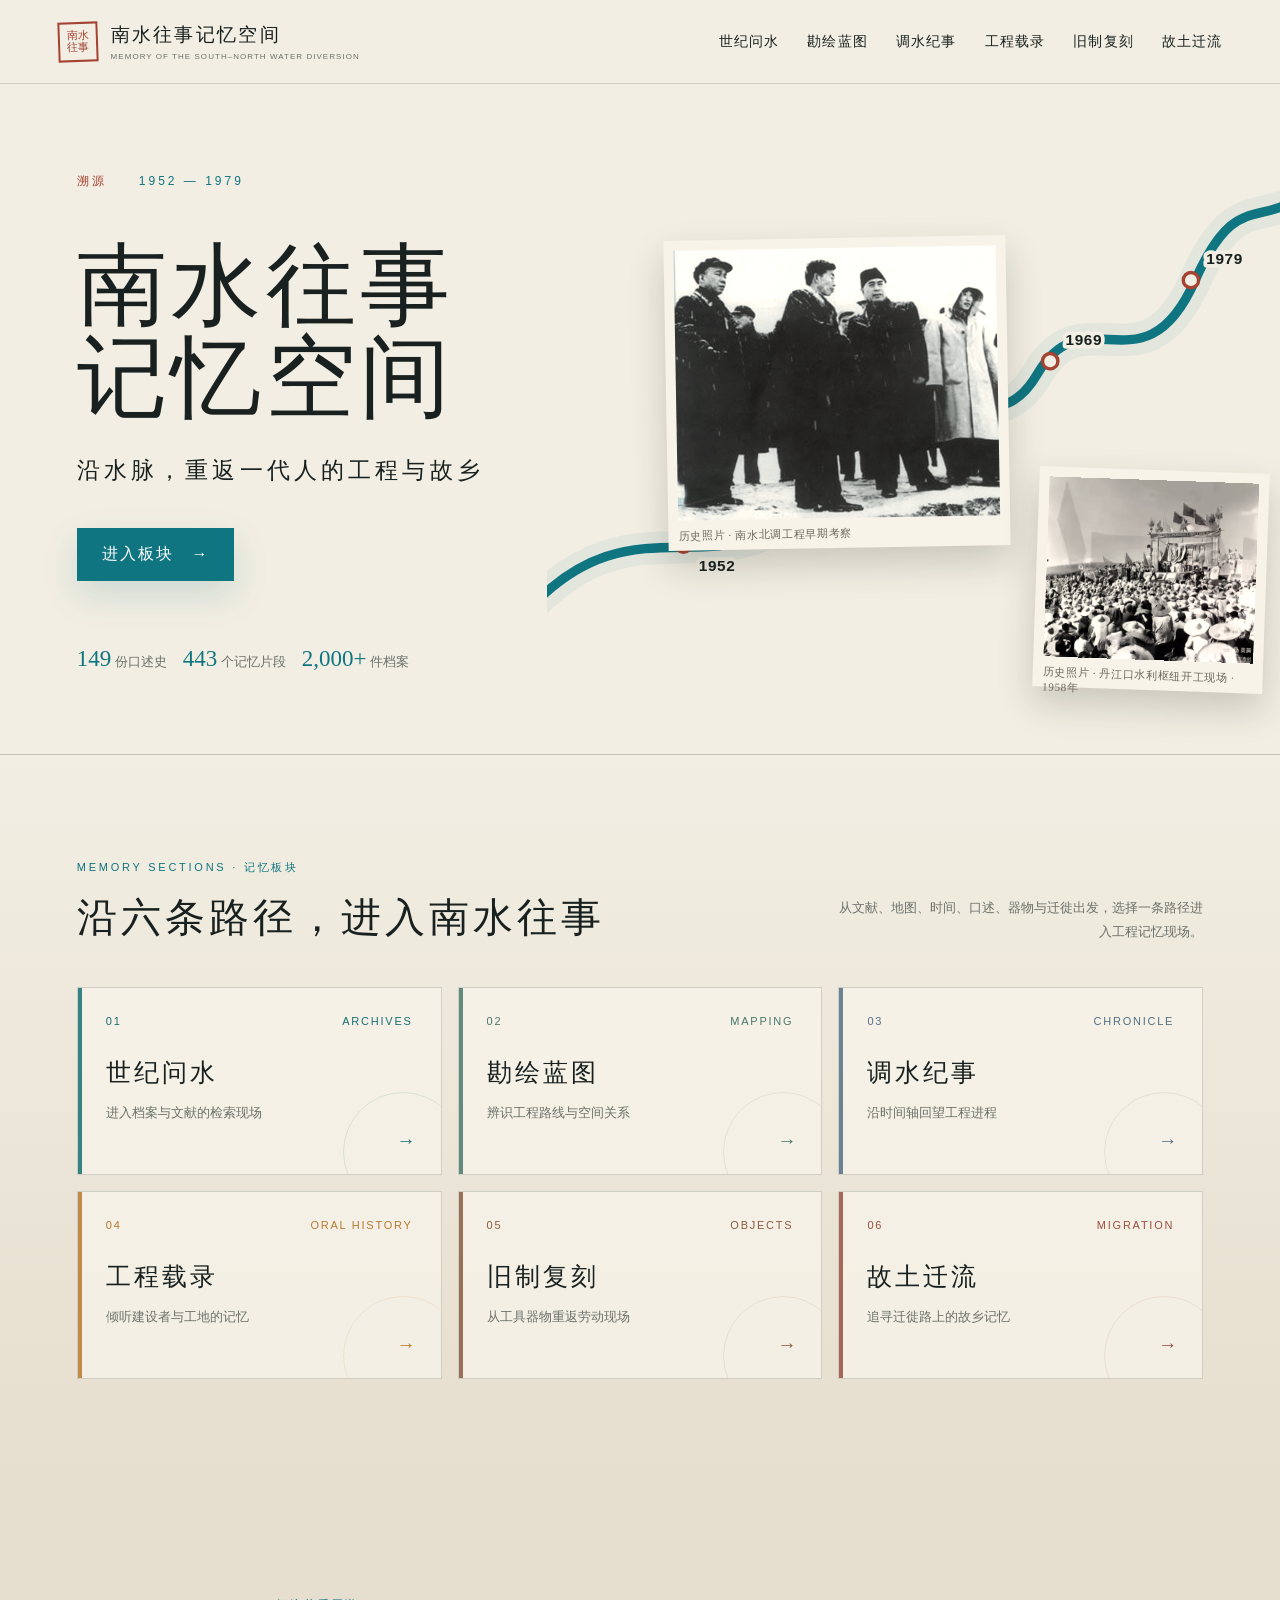
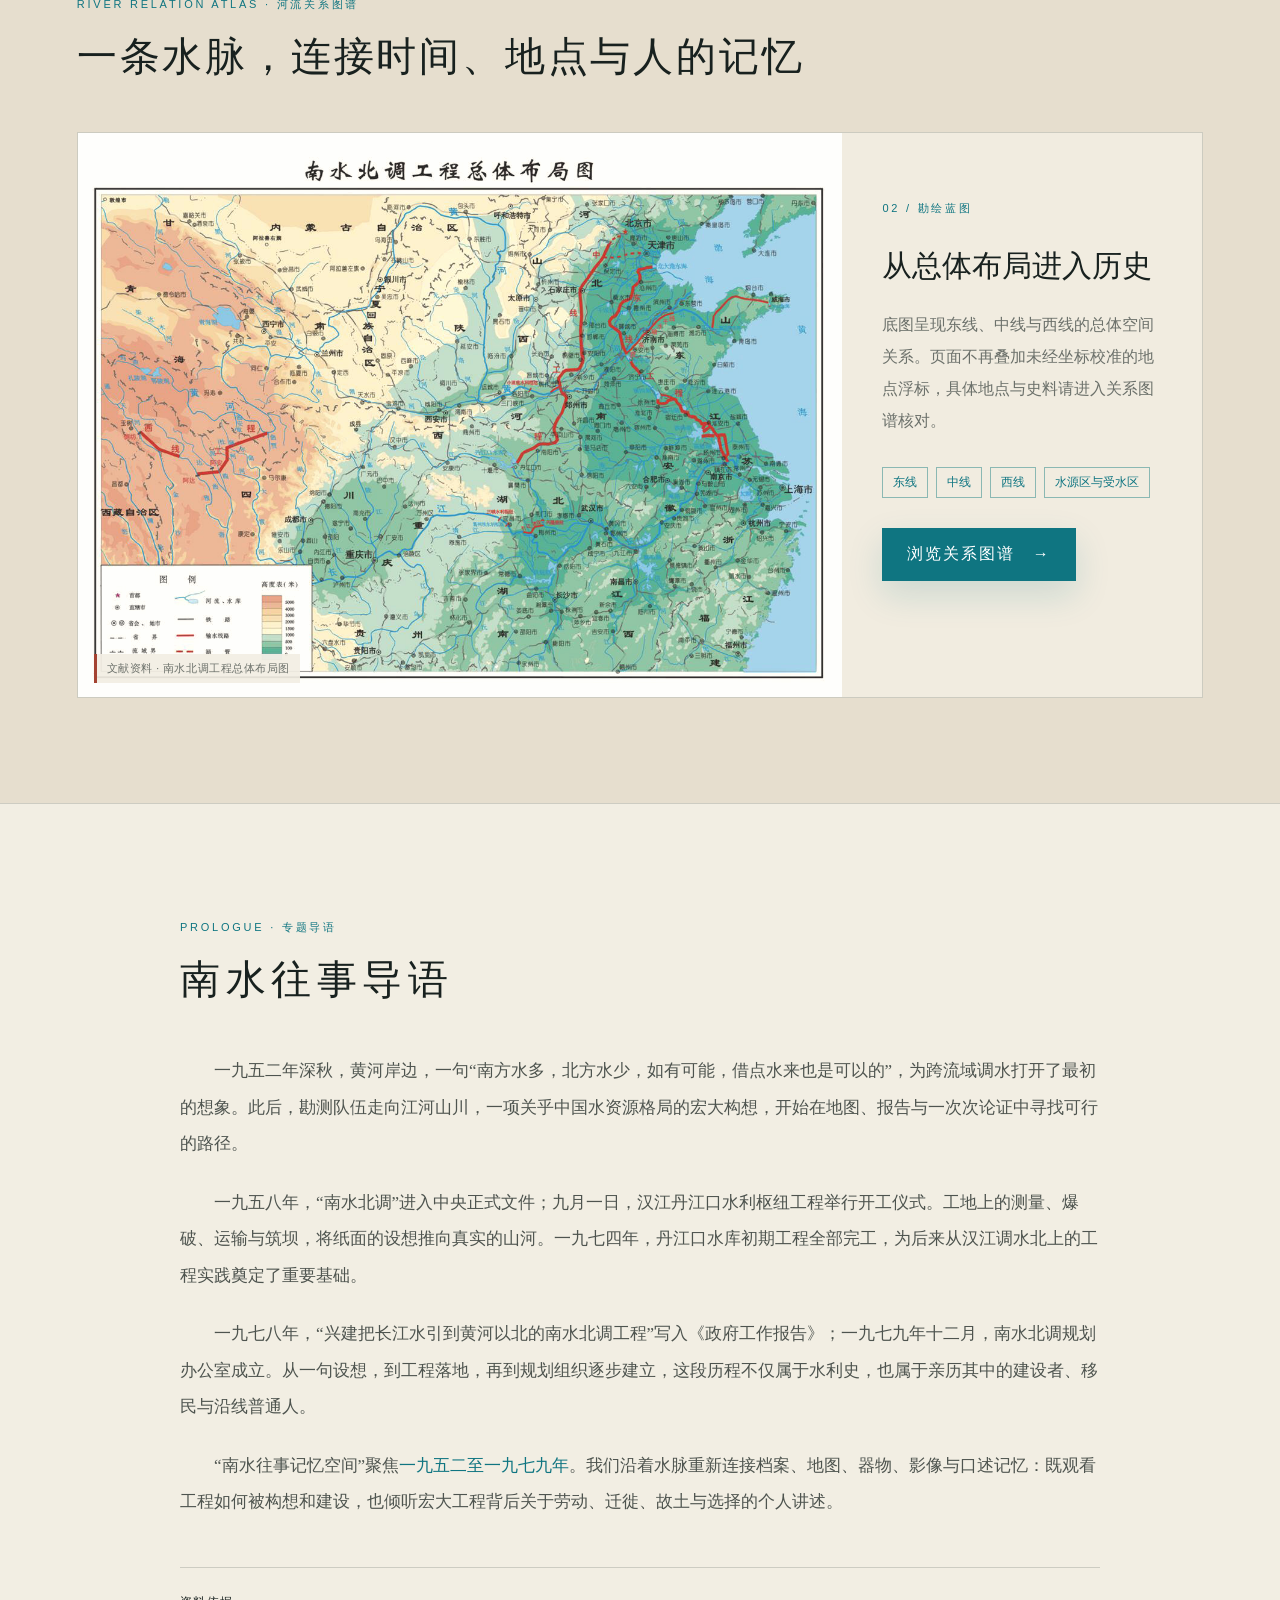
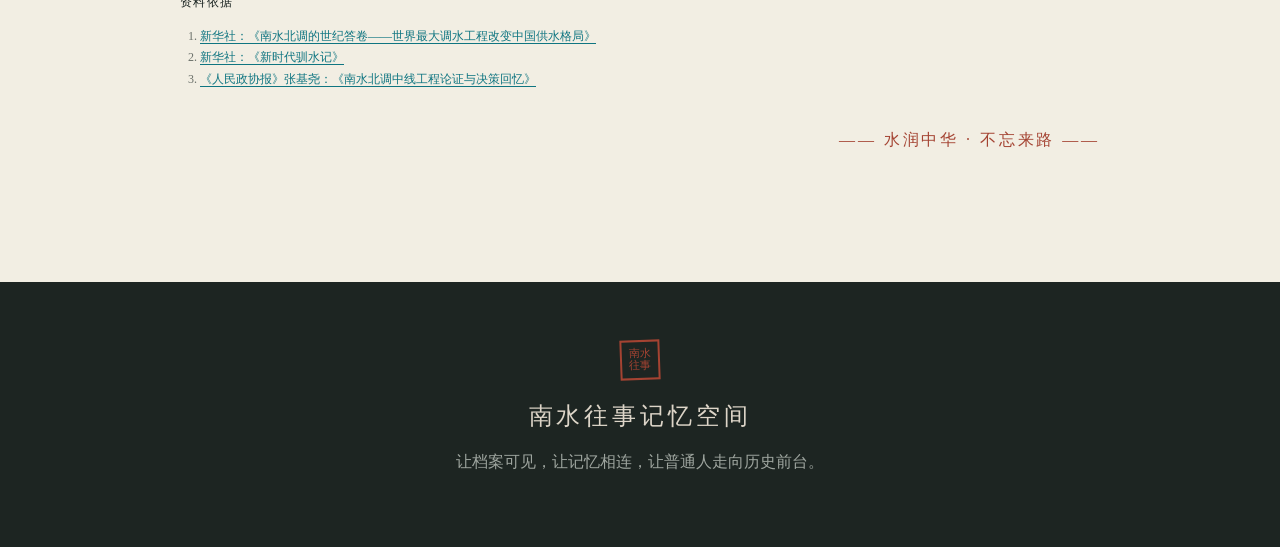
==== commit 61622fd9: "首页新增六板块入口" ====
--- a/index.html
+++ b/index.html
@@ -18,10 +18,11 @@
     .river-stage{position:relative;min-height:560px}.river-stage svg{position:absolute;inset:-7% -2% 0 -5%;width:110%;height:110%}.river-shadow{fill:none;stroke:#b7d0cc;stroke-width:38;opacity:.28}.river{fill:none;stroke:var(--archive-river);stroke-width:11;stroke-linecap:round}.river-stage circle{fill:var(--archive-paper);stroke:var(--archive-red);stroke-width:4}.river-stage text{fill:var(--archive-ink);font:700 18px Arial,sans-serif;letter-spacing:.04em;paint-order:stroke fill;stroke:var(--archive-paper);stroke-width:9px;stroke-linejoin:round}
     .photo{position:absolute;margin:0;background:#f8f3e9;padding:10px 10px 30px;box-shadow:0 16px 36px #27261f33}.photo img{width:100%;height:100%;display:block;object-fit:cover;filter:grayscale(.46) sepia(.18)}.photo figcaption{font-size:11px;color:#6c675d;margin-top:8px;letter-spacing:.06em}.photo-a{width:49%;height:310px;top:85px;left:12%;transform:rotate(-1deg)}.photo-b{width:33%;height:220px;right:2%;bottom:38px;transform:rotate(2deg)}
     .intro{padding:105px 7vw 115px;background:var(--archive-paper);border-top:1px solid var(--archive-line)}.intro-inner{max-width:920px;margin:0 auto}.intro h2{font-size:40px;font-weight:500;letter-spacing:.14em;margin:17px 0 46px}.intro-copy{font-size:17px;line-height:2.15;color:#4e544f}.intro-copy p{margin:0 0 22px;text-indent:2em}.intro-copy strong{color:var(--archive-river);font-weight:500}.intro-sources{margin-top:46px;padding-top:24px;border-top:1px solid var(--archive-line);color:var(--archive-muted);font-size:12px;line-height:1.8}.intro-sources b{color:var(--archive-ink);font-weight:500;letter-spacing:.12em}.intro-sources ol{margin:12px 0 0;padding-left:20px}.intro-sources a{color:var(--archive-river);text-decoration:underline;text-underline-offset:3px}.intro-sign{text-align:right;color:var(--archive-red);letter-spacing:.18em;margin-top:40px}
+    .portals{padding:94px 6vw 102px;background:linear-gradient(180deg,var(--archive-paper) 0%,var(--archive-paper-deep) 100%);border-top:1px solid var(--archive-line);scroll-margin-top:96px}.portals-head{display:flex;justify-content:space-between;align-items:flex-end;gap:30px;margin-bottom:42px}.portals-head h2{font-size:40px;font-weight:500;letter-spacing:.1em;margin:15px 0 0}.portals-note{max-width:370px;margin:0;color:var(--archive-muted);font-size:13px;line-height:1.9;text-align:right}.portal-grid{display:grid;grid-template-columns:repeat(3,1fr);gap:16px}.portal-card{--portal-accent:var(--archive-river);position:relative;min-height:188px;padding:27px 28px 25px;border:1px solid var(--archive-line);background:rgba(248,244,234,.78);overflow:hidden;transition:transform .25s ease,border-color .25s ease,box-shadow .25s ease}.portal-card::before{content:"";position:absolute;left:0;top:0;width:4px;height:100%;background:var(--portal-accent);opacity:.85}.portal-card::after{content:"";position:absolute;right:-22px;bottom:-38px;width:118px;height:118px;border:1px solid var(--portal-accent);border-radius:50%;opacity:.12}.portal-card:hover{transform:translateY(-4px);border-color:var(--portal-accent);box-shadow:0 15px 32px rgba(39,38,31,.10)}.portal-card .portal-meta{display:flex;justify-content:space-between;gap:16px;color:var(--portal-accent);font:11px Arial,sans-serif;letter-spacing:.16em}.portal-card h3{margin:29px 0 12px;font-size:25px;font-weight:500;letter-spacing:.12em}.portal-card p{margin:0;color:var(--archive-muted);font-size:13px;line-height:1.8}.portal-card .portal-arrow{position:absolute;right:25px;bottom:22px;color:var(--portal-accent);font-size:19px}.portal-card.qa{--portal-accent:#176e73}.portal-card.map{--portal-accent:#49786d}.portal-card.time{--portal-accent:#536f83}.portal-card.story{--portal-accent:#b8792f}.portal-card.tools{--portal-accent:#8a5b3d}.portal-card.homecoming{--portal-accent:#9b4f3f}
     .atlas{padding:105px 6vw;background:var(--archive-paper-deep)}.section-kicker{font:11px Arial;letter-spacing:.25em;color:var(--archive-river)}.atlas h2{font-size:40px;font-weight:500;letter-spacing:.07em;margin:17px 0 48px}.atlas-grid{display:grid;grid-template-columns:68% 32%;border:1px solid var(--archive-line);background:#f8f4eaaa;min-height:520px}.atlas-map{position:relative;overflow:hidden;background:#f7f3e8}.atlas-map img{width:100%;height:100%;object-fit:contain;display:block;opacity:.92;filter:grayscale(.08) sepia(.08)}.atlas-caption{position:absolute;left:16px;bottom:14px;padding:7px 10px;background:rgba(242,238,227,.92);border-left:3px solid var(--archive-red);font-size:11px;color:var(--archive-muted);letter-spacing:.05em}.atlas-copy{padding:65px 40px;z-index:3}.atlas-copy h3{font-size:30px;font-weight:500;margin:30px 0 22px}.atlas-copy p{color:var(--archive-muted);line-height:2}.tags{display:flex;flex-wrap:wrap;gap:8px;margin:30px 0}.tags span{padding:6px 10px;border:1px solid var(--archive-river-soft);color:var(--archive-river);font-size:12px}
     footer{padding:58px 20px;text-align:center;background:#1d2522;color:#ddd5c8}footer .archive-seal{margin:0 auto 18px}footer h2{font-weight:400;letter-spacing:.16em}footer p{color:#9ea59f}
-    @media(max-width:900px){.home-header{height:65px}.home-header nav,.archive-brand small{display:none}.hero{display:block;padding:60px 7vw}.hero h1{font-size:58px}.river-stage{height:470px}.atlas-grid{grid-template-columns:1fr}.atlas-map{min-height:420px}.atlas-copy{padding:40px}}
-    @media(max-width:560px){.hero h1{font-size:45px}.lead{font-size:18px}.river-stage{height:380px}.photo-a{width:63%;height:230px}.photo-b{width:44%;height:170px}.atlas{padding:75px 6vw}.atlas h2,.intro h2{font-size:30px}.intro{padding:75px 7vw}.intro-copy{font-size:15px}}
+    @media(max-width:900px){.home-header{height:65px}.home-header nav,.archive-brand small{display:none}.hero{display:block;padding:60px 7vw}.hero h1{font-size:58px}.river-stage{height:470px}.portals-head{display:block}.portals-note{text-align:left;margin-top:18px}.portal-grid{grid-template-columns:repeat(2,1fr)}.atlas-grid{grid-template-columns:1fr}.atlas-map{min-height:420px}.atlas-copy{padding:40px}}
+    @media(max-width:560px){.hero h1{font-size:45px}.lead{font-size:18px}.river-stage{height:380px}.photo-a{width:63%;height:230px}.photo-b{width:44%;height:170px}.portals{padding:70px 6vw}.portals-head h2{font-size:30px}.portal-grid{grid-template-columns:1fr}.portal-card{min-height:165px}.atlas{padding:75px 6vw}.atlas h2,.intro h2{font-size:30px}.intro{padding:75px 7vw}.intro-copy{font-size:15px}}
   </style>
 </head>
 <body>
@@ -31,11 +32,25 @@
   </header>
   <main>
     <section class="hero">
-      <div><p class="eyebrow"><span>溯源</span>1952 — 1979</p><h1>南水往事<br>记忆空间</h1><p class="lead">沿水脉，重返一代人的工程与故乡</p><a class="primary" href="qa.html">进入世纪问水　→</a><p class="stats"><b>149</b> 份口述史　 <b>443</b> 个记忆片段　 <b>2,000+</b> 件档案</p></div>
+      <div><p class="eyebrow"><span>溯源</span>1952 — 1979</p><h1>南水往事<br>记忆空间</h1><p class="lead">沿水脉，重返一代人的工程与故乡</p><a class="primary" href="#sections">进入板块　→</a><p class="stats"><b>149</b> 份口述史　 <b>443</b> 个记忆片段　 <b>2,000+</b> 件档案</p></div>
       <div class="river-stage">
         <svg viewBox="0 0 900 580" aria-label="1952年至1979年南水北调记忆水脉"><path class="river-shadow" d="M-30 510C110 350 210 505 330 350S520 320 575 225S700 250 760 115S850 90 930-40"/><path class="river" d="M-30 510C110 350 210 505 330 350S520 320 575 225S700 250 760 115S850 90 930-40"/><g><circle cx="160" cy="425" r="9"/><text x="178" y="456">1952</text></g><g><circle cx="365" cy="325" r="9"/><text x="383" y="356">1958</text></g><g><circle cx="590" cy="210" r="9"/><text x="608" y="191">1969</text></g><g><circle cx="755" cy="115" r="9"/><text x="773" y="96">1979</text></g></svg>
         <figure class="photo photo-a"><img src="https://tianq4691-maker.github.io/NSBD/3.jpg" alt="南水北调工程历史照片"><figcaption>历史照片 · 南水北调工程早期考察</figcaption></figure>
         <figure class="photo photo-b"><img src="assets/1958-start.svg" alt="1958年丹江口水利枢纽开工现场历史照片"><figcaption>历史照片 · 丹江口水利枢纽开工现场 · 1958年</figcaption></figure>
+      </div>
+    </section>
+    <section class="portals" id="sections" aria-labelledby="sections-title">
+      <div class="portals-head">
+        <div><p class="section-kicker">MEMORY SECTIONS · 记忆板块</p><h2 id="sections-title">沿六条路径，进入南水往事</h2></div>
+        <p class="portals-note">从文献、地图、时间、口述、器物与迁徙出发，选择一条路径进入工程记忆现场。</p>
+      </div>
+      <div class="portal-grid">
+        <a class="portal-card qa" href="qa.html"><span class="portal-meta"><span>01</span><span>ARCHIVES</span></span><h3>世纪问水</h3><p>进入档案与文献的检索现场</p><span class="portal-arrow">→</span></a>
+        <a class="portal-card map" href="map3d.html"><span class="portal-meta"><span>02</span><span>MAPPING</span></span><h3>勘绘蓝图</h3><p>辨识工程路线与空间关系</p><span class="portal-arrow">→</span></a>
+        <a class="portal-card time" href="time.html"><span class="portal-meta"><span>03</span><span>CHRONICLE</span></span><h3>调水纪事</h3><p>沿时间轴回望工程进程</p><span class="portal-arrow">→</span></a>
+        <a class="portal-card story" href="story.html"><span class="portal-meta"><span>04</span><span>ORAL HISTORY</span></span><h3>工程载录</h3><p>倾听建设者与工地的记忆</p><span class="portal-arrow">→</span></a>
+        <a class="portal-card tools" href="tools.html"><span class="portal-meta"><span>05</span><span>OBJECTS</span></span><h3>旧制复刻</h3><p>从工具器物重返劳动现场</p><span class="portal-arrow">→</span></a>
+        <a class="portal-card homecoming" href="guxiang.html"><span class="portal-meta"><span>06</span><span>MIGRATION</span></span><h3>故土迁流</h3><p>追寻迁徙路上的故乡记忆</p><span class="portal-arrow">→</span></a>
       </div>
     </section>
     <section class="atlas">
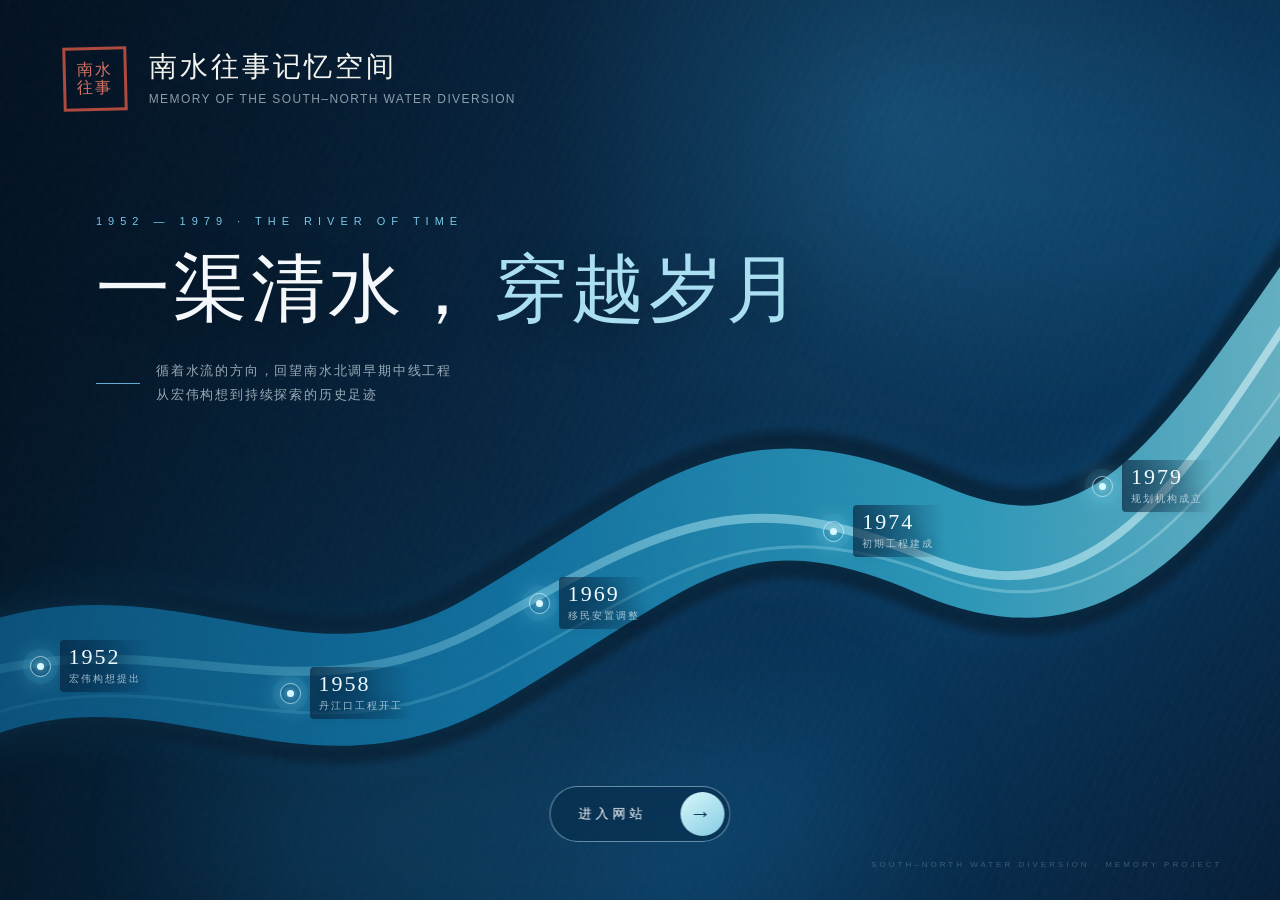
==== commit 783ff887: "将河流动画设为全站入口" ====
--- a/index.html
+++ b/index.html
@@ -3,82 +3,22 @@
 <head>
   <meta charset="UTF-8">
   <meta name="viewport" content="width=device-width,initial-scale=1">
+  <meta name="description" content="南水往事记忆空间入口——南水北调早期中线工程记忆平台">
   <title>南水往事记忆空间</title>
-  <meta name="description" content="沿水脉，重返一代人的工程与故乡">
-  <link rel="stylesheet" href="archive-theme.css?v=20260731-2">
   <style>
-    *{box-sizing:border-box}body{margin:0;color:var(--archive-ink);background:var(--archive-paper);font-family:"Noto Serif SC","Songti SC","SimSun",serif}
-    a{color:inherit;text-decoration:none}.home-header{height:84px;padding:0 4.5vw;display:flex;align-items:center;border-bottom:1px solid var(--archive-line);position:sticky;top:0;z-index:50;background:rgba(242,238,227,.92);backdrop-filter:blur(16px)}
-    .home-header .archive-brand{margin-right:auto}.home-header nav{display:flex;gap:2.2vw}.home-header nav a{font-size:14px;letter-spacing:.08em}.home-header nav a:hover{color:var(--archive-river)}
-    .hero{min-height:670px;display:grid;grid-template-columns:42% 58%;padding:5.4vw 0 2vw 6vw;overflow:hidden;position:relative}
-    .eyebrow{font:12px Arial;letter-spacing:.25em;color:var(--archive-river);margin:20px 0 50px}.eyebrow span{color:var(--archive-red);margin-right:32px}
-    h1{font-size:clamp(62px,7vw,108px);font-weight:500;line-height:1.03;letter-spacing:.05em;margin:0}.lead{font-size:23px;letter-spacing:.18em;margin:30px 0 42px}
-    .primary{display:inline-flex;gap:48px;align-items:center;padding:16px 25px;background:var(--archive-river);color:white;letter-spacing:.12em;box-shadow:0 14px 35px #0f758128}
-    .stats{margin-top:65px;color:var(--archive-muted);font-size:13px}.stats b{font-size:23px;color:var(--archive-river);font-weight:500}
-    .river-stage{position:relative;min-height:560px}.river-stage svg{position:absolute;inset:-7% -2% 0 -5%;width:110%;height:110%}.river-shadow{fill:none;stroke:#b7d0cc;stroke-width:38;opacity:.28}.river{fill:none;stroke:var(--archive-river);stroke-width:11;stroke-linecap:round}.river-stage circle{fill:var(--archive-paper);stroke:var(--archive-red);stroke-width:4}.river-stage text{fill:var(--archive-ink);font:700 18px Arial,sans-serif;letter-spacing:.04em;paint-order:stroke fill;stroke:var(--archive-paper);stroke-width:9px;stroke-linejoin:round}
-    .photo{position:absolute;margin:0;background:#f8f3e9;padding:10px 10px 30px;box-shadow:0 16px 36px #27261f33}.photo img{width:100%;height:100%;display:block;object-fit:cover;filter:grayscale(.46) sepia(.18)}.photo figcaption{font-size:11px;color:#6c675d;margin-top:8px;letter-spacing:.06em}.photo-a{width:49%;height:310px;top:85px;left:12%;transform:rotate(-1deg)}.photo-b{width:33%;height:220px;right:2%;bottom:38px;transform:rotate(2deg)}
-    .intro{padding:105px 7vw 115px;background:var(--archive-paper);border-top:1px solid var(--archive-line)}.intro-inner{max-width:920px;margin:0 auto}.intro h2{font-size:40px;font-weight:500;letter-spacing:.14em;margin:17px 0 46px}.intro-copy{font-size:17px;line-height:2.15;color:#4e544f}.intro-copy p{margin:0 0 22px;text-indent:2em}.intro-copy strong{color:var(--archive-river);font-weight:500}.intro-sources{margin-top:46px;padding-top:24px;border-top:1px solid var(--archive-line);color:var(--archive-muted);font-size:12px;line-height:1.8}.intro-sources b{color:var(--archive-ink);font-weight:500;letter-spacing:.12em}.intro-sources ol{margin:12px 0 0;padding-left:20px}.intro-sources a{color:var(--archive-river);text-decoration:underline;text-underline-offset:3px}.intro-sign{text-align:right;color:var(--archive-red);letter-spacing:.18em;margin-top:40px}
-    .portals{padding:94px 6vw 102px;background:linear-gradient(180deg,var(--archive-paper) 0%,var(--archive-paper-deep) 100%);border-top:1px solid var(--archive-line);scroll-margin-top:96px}.portals-head{display:flex;justify-content:space-between;align-items:flex-end;gap:30px;margin-bottom:42px}.portals-head h2{font-size:40px;font-weight:500;letter-spacing:.1em;margin:15px 0 0}.portals-note{max-width:370px;margin:0;color:var(--archive-muted);font-size:13px;line-height:1.9;text-align:right}.portal-grid{display:grid;grid-template-columns:repeat(3,1fr);gap:16px}.portal-card{--portal-accent:var(--archive-river);position:relative;min-height:188px;padding:27px 28px 25px;border:1px solid var(--archive-line);background:rgba(248,244,234,.78);overflow:hidden;transition:transform .25s ease,border-color .25s ease,box-shadow .25s ease}.portal-card::before{content:"";position:absolute;left:0;top:0;width:4px;height:100%;background:var(--portal-accent);opacity:.85}.portal-card::after{content:"";position:absolute;right:-22px;bottom:-38px;width:118px;height:118px;border:1px solid var(--portal-accent);border-radius:50%;opacity:.12}.portal-card:hover{transform:translateY(-4px);border-color:var(--portal-accent);box-shadow:0 15px 32px rgba(39,38,31,.10)}.portal-card .portal-meta{display:flex;justify-content:space-between;gap:16px;color:var(--portal-accent);font:11px Arial,sans-serif;letter-spacing:.16em}.portal-card h3{margin:29px 0 12px;font-size:25px;font-weight:500;letter-spacing:.12em}.portal-card p{margin:0;color:var(--archive-muted);font-size:13px;line-height:1.8}.portal-card .portal-arrow{position:absolute;right:25px;bottom:22px;color:var(--portal-accent);font-size:19px}.portal-card.qa{--portal-accent:#176e73}.portal-card.map{--portal-accent:#49786d}.portal-card.time{--portal-accent:#536f83}.portal-card.story{--portal-accent:#b8792f}.portal-card.tools{--portal-accent:#8a5b3d}.portal-card.homecoming{--portal-accent:#9b4f3f}
-    .atlas{padding:105px 6vw;background:var(--archive-paper-deep)}.section-kicker{font:11px Arial;letter-spacing:.25em;color:var(--archive-river)}.atlas h2{font-size:40px;font-weight:500;letter-spacing:.07em;margin:17px 0 48px}.atlas-grid{display:grid;grid-template-columns:68% 32%;border:1px solid var(--archive-line);background:#f8f4eaaa;min-height:520px}.atlas-map{position:relative;overflow:hidden;background:#f7f3e8}.atlas-map img{width:100%;height:100%;object-fit:contain;display:block;opacity:.92;filter:grayscale(.08) sepia(.08)}.atlas-caption{position:absolute;left:16px;bottom:14px;padding:7px 10px;background:rgba(242,238,227,.92);border-left:3px solid var(--archive-red);font-size:11px;color:var(--archive-muted);letter-spacing:.05em}.atlas-copy{padding:65px 40px;z-index:3}.atlas-copy h3{font-size:30px;font-weight:500;margin:30px 0 22px}.atlas-copy p{color:var(--archive-muted);line-height:2}.tags{display:flex;flex-wrap:wrap;gap:8px;margin:30px 0}.tags span{padding:6px 10px;border:1px solid var(--archive-river-soft);color:var(--archive-river);font-size:12px}
-    footer{padding:58px 20px;text-align:center;background:#1d2522;color:#ddd5c8}footer .archive-seal{margin:0 auto 18px}footer h2{font-weight:400;letter-spacing:.16em}footer p{color:#9ea59f}
-    @media(max-width:900px){.home-header{height:65px}.home-header nav,.archive-brand small{display:none}.hero{display:block;padding:60px 7vw}.hero h1{font-size:58px}.river-stage{height:470px}.portals-head{display:block}.portals-note{text-align:left;margin-top:18px}.portal-grid{grid-template-columns:repeat(2,1fr)}.atlas-grid{grid-template-columns:1fr}.atlas-map{min-height:420px}.atlas-copy{padding:40px}}
-    @media(max-width:560px){.hero h1{font-size:45px}.lead{font-size:18px}.river-stage{height:380px}.photo-a{width:63%;height:230px}.photo-b{width:44%;height:170px}.portals{padding:70px 6vw}.portals-head h2{font-size:30px}.portal-grid{grid-template-columns:1fr}.portal-card{min-height:165px}.atlas{padding:75px 6vw}.atlas h2,.intro h2{font-size:30px}.intro{padding:75px 7vw}.intro-copy{font-size:15px}}
+    *{box-sizing:border-box;margin:0;padding:0}html,body{width:100%;height:100%}body{overflow:hidden;background:#061d35;color:#f4f8fb;font-family:"Noto Serif SC","Songti SC","SimSun",serif}.gateway{isolation:isolate;width:100vw;height:100svh;min-height:620px;position:relative;overflow:hidden;background:radial-gradient(circle at 70% 12%,rgba(42,128,177,.3),transparent 30%),radial-gradient(circle at 15% 80%,rgba(10,96,148,.22),transparent 30%),linear-gradient(135deg,#04192f 0%,#082c4c 48%,#07345a 72%,#051d37 100%)}.gateway:before{content:"";position:absolute;inset:0;z-index:-4;background:linear-gradient(90deg,rgba(1,13,26,.7),transparent 52%),repeating-linear-gradient(115deg,rgba(203,235,255,.02) 0 1px,transparent 1px 9px)}.grain{position:absolute;inset:0;z-index:20;pointer-events:none;opacity:.14;mix-blend-mode:screen;background-image:url("data:image/svg+xml,%3Csvg viewBox='0 0 180 180' xmlns='http://www.w3.org/2000/svg'%3E%3Cfilter id='n'%3E%3CfeTurbulence type='fractalNoise' baseFrequency='.75' numOctaves='3' stitchTiles='stitch'/%3E%3C/filter%3E%3Crect width='100%25' height='100%25' filter='url(%23n)' opacity='.15'/%3E%3C/svg%3E")}.project-logo{position:absolute;z-index:15;top:5.2%;left:4.9%;display:flex;align-items:center;gap:22px;color:#f4f4ef;animation:1.1s .15s both fadeDown}.logo-seal{display:grid;place-items:center;width:64px;height:64px;border:3px solid #ad493c;color:#d37164;font-size:16px;line-height:1.12;letter-spacing:2px;transform:rotate(-1.4deg)}.project-logo b{display:block;font-size:28px;font-weight:400;line-height:1.1;letter-spacing:3px;white-space:nowrap}.project-logo small{display:block;margin-top:9px;color:rgba(221,235,242,.62);font:12px/1.2 Arial,sans-serif;letter-spacing:1.4px;white-space:nowrap}.hero-copy{position:absolute;z-index:12;top:24%;left:7.5%}.hero-copy>p{margin:0 0 22px;color:#78c7e8;font:11px/1 Arial,sans-serif;letter-spacing:6px;animation:1s .4s both reveal}.hero-copy h1{display:flex;align-items:baseline;gap:.15em;margin:0;color:#f4f8fa;font-size:clamp(48px,5.8vw,94px);font-weight:400;line-height:1.1;letter-spacing:.045em;white-space:nowrap;text-shadow:0 14px 40px rgba(0,7,17,.32);animation:1.25s .75s both reveal}.hero-copy h1 em{color:#a9def1;font-style:normal}.hero-note{display:flex;align-items:center;gap:16px;margin-top:28px;color:rgba(224,239,246,.67);font-size:13px;line-height:1.9;letter-spacing:1.8px;animation:1.1s 1.1s both reveal}.hero-note>i{width:44px;height:1px;background:#61add0}.river-wrap{position:absolute;inset:0;z-index:2}.river{width:100%;height:100%;overflow:visible}.river path{fill:none;stroke-linecap:round;stroke-dasharray:2500;stroke-dashoffset:2500}.river-depth{stroke:#031326;stroke-width:146px;opacity:.82;filter:blur(5px);animation:9s linear .7s forwards draw}.river-body{stroke:url(#water);stroke-width:112px;opacity:.78;filter:drop-shadow(0 0 24px rgba(38,169,217,.28));animation:9s linear .7s forwards draw}.water-glow{stroke:url(#waterGlow);stroke-width:9px;opacity:.62;animation:9s linear .7s forwards draw,3.8s ease-in-out 4s infinite waterPulse}.glow-two{stroke-width:3px;opacity:.34;animation-delay:.7s,5s}.ripple{stroke:#d6f7ff;stroke-width:2px;opacity:0;stroke-dasharray:16 22!important;animation:4s linear 3s infinite rippleFlow!important}.ripple-two{animation-delay:4s!important}.ripple-three{animation-delay:5s!important}.event-layer{position:absolute;inset:0;z-index:8;pointer-events:none}.water-event{position:absolute;display:flex;align-items:center;gap:9px;opacity:0;white-space:nowrap;transform:translate(-50%,-50%) scale(.88);animation:.8s ease-out forwards eventAppear}.event-ring{display:grid;place-items:center;width:21px;height:21px;border:1px solid rgba(205,246,255,.72);border-radius:50%;box-shadow:0 0 0 7px rgba(77,185,220,.1),0 0 24px rgba(138,228,247,.62)}.event-ring i{width:7px;height:7px;border-radius:50%;background:#d6f8ff;box-shadow:0 0 10px #d7f9ff}.water-event div{display:flex;flex-direction:column;gap:4px;padding:6px 9px;border-radius:4px;background:linear-gradient(90deg,rgba(5,34,60,.68),transparent);text-shadow:0 3px 14px #061e36}.water-event strong{color:#effaff;font:500 22px/1 Georgia,serif;letter-spacing:2px}.water-event small{color:rgba(221,240,247,.72);font-size:10px;letter-spacing:2px}.enter-site{position:absolute;z-index:25;bottom:6.5%;left:50%;display:flex;align-items:center;gap:34px;padding:5px 5px 5px 28px;border:1px solid rgba(187,226,242,.52);border-radius:40px;background:rgba(7,43,73,.56);color:#fff;font-size:13px;letter-spacing:4px;text-decoration:none;backdrop-filter:blur(12px);opacity:0;transform:translate(-50%,18px);transition:.3s;animation:1s 2.8s forwards buttonIn}.enter-site b{display:grid;place-items:center;width:44px;height:44px;border-radius:50%;background:linear-gradient(145deg,#d7f7fb,#85cce3);color:#073251;font:22px/1 Arial,sans-serif;transition:.3s}.enter-site:hover,.enter-site:focus-visible{background:rgba(26,102,143,.62);border-color:#d9f7ff;box-shadow:0 10px 35px rgba(21,132,180,.3);outline:none}.enter-site:hover b,.enter-site:focus-visible b{transform:translateX(3px)}.bottom-caption{position:absolute;z-index:12;right:4.5%;bottom:3.4%;margin:0;color:rgba(201,224,235,.27);font:8px/1 Arial,sans-serif;letter-spacing:3px}.atmosphere{position:absolute;z-index:-2;border-radius:50%;background:rgba(41,147,196,.12);filter:blur(65px);animation:9s ease-in-out infinite alternate drift}.atmosphere-one{width:46vw;height:20vw;top:5%;right:-8%}.atmosphere-two{width:55vw;height:21vw;bottom:-8%;left:15%;animation-delay:-4s}
+    @keyframes draw{to{stroke-dashoffset:0}}@keyframes reveal{from{opacity:0;transform:translateY(22px)}to{opacity:1;transform:none}}@keyframes fadeDown{from{opacity:0;transform:translateY(-12px)}to{opacity:1;transform:none}}@keyframes eventAppear{0%{opacity:0;transform:translate(-50%,-50%) scale(.88)}60%{opacity:1;transform:translate(-50%,-50%) scale(1.08)}to{opacity:1;transform:translate(-50%,-50%) scale(1)}}@keyframes buttonIn{to{opacity:1;transform:translate(-50%,0)}}@keyframes waterPulse{50%{opacity:.22;stroke-width:5px}}@keyframes rippleFlow{0%{opacity:0;stroke-dashoffset:100px}25%,75%{opacity:.48}to{opacity:0;stroke-dashoffset:-160px}}@keyframes drift{to{transform:translate(7vw,2vw)}}
+    @media(max-width:800px){.gateway{min-height:620px}.project-logo{top:4%;left:6%;gap:13px}.logo-seal{width:48px;height:48px;border-width:2px;font-size:12px}.project-logo b{font-size:16px;letter-spacing:1.5px}.project-logo small{max-width:260px;font-size:7px;letter-spacing:.5px}.hero-copy{top:20%;left:5%}.hero-copy>p{font-size:8px;letter-spacing:2.5px}.hero-copy h1{width:90vw;max-width:none;gap:.08em;font-size:clamp(29px,8.2vw,60px);letter-spacing:.01em}.hero-note{font-size:10px;letter-spacing:1px}.hero-note>i{display:none}.river{width:145%;margin-left:-20%}.water-event small{display:none}.water-event strong{font-size:15px}.water-event:nth-child(4),.water-event:nth-child(5){display:none}.enter-site{bottom:8%}.bottom-caption{display:none}}
+    @media(prefers-reduced-motion:reduce){*,:before,:after{transition-duration:.01ms!important;animation-duration:.01ms!important;animation-delay:0s!important}}
   </style>
 </head>
 <body>
-  <header class="home-header">
-    <a class="archive-brand" href="index.html"><span class="archive-seal">南水<br>往事</span><span><b>南水往事记忆空间</b><small>MEMORY OF THE SOUTH–NORTH WATER DIVERSION</small></span></a>
-    <nav><a href="qa.html">世纪问水</a><a href="map3d.html">勘绘蓝图</a><a href="time.html">调水纪事</a><a href="story.html">工程载录</a><a href="tools.html">旧制复刻</a><a href="guxiang.html">故土迁流</a></nav>
-  </header>
-  <main>
-    <section class="hero">
-      <div><p class="eyebrow"><span>溯源</span>1952 — 1979</p><h1>南水往事<br>记忆空间</h1><p class="lead">沿水脉，重返一代人的工程与故乡</p><a class="primary" href="#sections">进入板块　→</a><p class="stats"><b>149</b> 份口述史　 <b>443</b> 个记忆片段　 <b>2,000+</b> 件档案</p></div>
-      <div class="river-stage">
-        <svg viewBox="0 0 900 580" aria-label="1952年至1979年南水北调记忆水脉"><path class="river-shadow" d="M-30 510C110 350 210 505 330 350S520 320 575 225S700 250 760 115S850 90 930-40"/><path class="river" d="M-30 510C110 350 210 505 330 350S520 320 575 225S700 250 760 115S850 90 930-40"/><g><circle cx="160" cy="425" r="9"/><text x="178" y="456">1952</text></g><g><circle cx="365" cy="325" r="9"/><text x="383" y="356">1958</text></g><g><circle cx="590" cy="210" r="9"/><text x="608" y="191">1969</text></g><g><circle cx="755" cy="115" r="9"/><text x="773" y="96">1979</text></g></svg>
-        <figure class="photo photo-a"><img src="https://tianq4691-maker.github.io/NSBD/3.jpg" alt="南水北调工程历史照片"><figcaption>历史照片 · 南水北调工程早期考察</figcaption></figure>
-        <figure class="photo photo-b"><img src="assets/1958-start.svg" alt="1958年丹江口水利枢纽开工现场历史照片"><figcaption>历史照片 · 丹江口水利枢纽开工现场 · 1958年</figcaption></figure>
-      </div>
-    </section>
-    <section class="portals" id="sections" aria-labelledby="sections-title">
-      <div class="portals-head">
-        <div><p class="section-kicker">MEMORY SECTIONS · 记忆板块</p><h2 id="sections-title">沿六条路径，进入南水往事</h2></div>
-        <p class="portals-note">从文献、地图、时间、口述、器物与迁徙出发，选择一条路径进入工程记忆现场。</p>
-      </div>
-      <div class="portal-grid">
-        <a class="portal-card qa" href="qa.html"><span class="portal-meta"><span>01</span><span>ARCHIVES</span></span><h3>世纪问水</h3><p>进入档案与文献的检索现场</p><span class="portal-arrow">→</span></a>
-        <a class="portal-card map" href="map3d.html"><span class="portal-meta"><span>02</span><span>MAPPING</span></span><h3>勘绘蓝图</h3><p>辨识工程路线与空间关系</p><span class="portal-arrow">→</span></a>
-        <a class="portal-card time" href="time.html"><span class="portal-meta"><span>03</span><span>CHRONICLE</span></span><h3>调水纪事</h3><p>沿时间轴回望工程进程</p><span class="portal-arrow">→</span></a>
-        <a class="portal-card story" href="story.html"><span class="portal-meta"><span>04</span><span>ORAL HISTORY</span></span><h3>工程载录</h3><p>倾听建设者与工地的记忆</p><span class="portal-arrow">→</span></a>
-        <a class="portal-card tools" href="tools.html"><span class="portal-meta"><span>05</span><span>OBJECTS</span></span><h3>旧制复刻</h3><p>从工具器物重返劳动现场</p><span class="portal-arrow">→</span></a>
-        <a class="portal-card homecoming" href="guxiang.html"><span class="portal-meta"><span>06</span><span>MIGRATION</span></span><h3>故土迁流</h3><p>追寻迁徙路上的故乡记忆</p><span class="portal-arrow">→</span></a>
-      </div>
-    </section>
-    <section class="atlas">
-      <p class="section-kicker">RIVER RELATION ATLAS · 河流关系图谱</p><h2>一条水脉，连接时间、地点与人的记忆</h2>
-      <div class="atlas-grid"><div class="atlas-map"><img src="assets/overall-layout.svg" alt="南水北调工程总体布局图"><span class="atlas-caption">文献资料 · 南水北调工程总体布局图</span></div><div class="atlas-copy"><span class="section-kicker">02 / 勘绘蓝图</span><h3>从总体布局进入历史</h3><p>底图呈现东线、中线与西线的总体空间关系。页面不再叠加未经坐标校准的地点浮标，具体地点与史料请进入关系图谱核对。</p><div class="tags"><span>东线</span><span>中线</span><span>西线</span><span>水源区与受水区</span></div><a class="primary" href="map3d.html">浏览关系图谱　→</a></div></div>
-    </section>
-    <section class="intro" id="intro">
-      <div class="intro-inner">
-        <p class="section-kicker">PROLOGUE · 专题导语</p>
-        <h2>南水往事导语</h2>
-        <div class="intro-copy">
-          <p>一九五二年深秋，黄河岸边，一句“南方水多，北方水少，如有可能，借点水来也是可以的”，为跨流域调水打开了最初的想象。此后，勘测队伍走向江河山川，一项关乎中国水资源格局的宏大构想，开始在地图、报告与一次次论证中寻找可行的路径。</p>
-          <p>一九五八年，“南水北调”进入中央正式文件；九月一日，汉江丹江口水利枢纽工程举行开工仪式。工地上的测量、爆破、运输与筑坝，将纸面的设想推向真实的山河。一九七四年，丹江口水库初期工程全部完工，为后来从汉江调水北上的工程实践奠定了重要基础。</p>
-          <p>一九七八年，“兴建把长江水引到黄河以北的南水北调工程”写入《政府工作报告》；一九七九年十二月，南水北调规划办公室成立。从一句设想，到工程落地，再到规划组织逐步建立，这段历程不仅属于水利史，也属于亲历其中的建设者、移民与沿线普通人。</p>
-          <p>“南水往事记忆空间”聚焦<strong>一九五二至一九七九年</strong>。我们沿着水脉重新连接档案、地图、器物、影像与口述记忆：既观看工程如何被构想和建设，也倾听宏大工程背后关于劳动、迁徙、故土与选择的个人讲述。</p>
-        </div>
-        <div class="intro-sources">
-          <b>资料依据</b>
-          <ol>
-            <li><a href="https://www.news.cn/politics/20241010/d1c0c6080023495287b10981fb4cabec/c.html" target="_blank" rel="noopener">新华社：《南水北调的世纪答卷——世界最大调水工程改变中国供水格局》</a></li>
-            <li><a href="https://www.news.cn/politics/20241202/35f995ec63b1414e9df80896168c582e/c.html" target="_blank" rel="noopener">新华社：《新时代驯水记》</a></li>
-            <li><a href="https://www.hljzx.gov.cn/contents/68/7166.html" target="_blank" rel="noopener">《人民政协报》张基尧：《南水北调中线工程论证与决策回忆》</a></li>
-          </ol>
-        </div>
-        <p class="intro-sign">—— 水润中华 · 不忘来路 ——</p>
-      </div>
-    </section>
+  <main class="gateway">
+    <header class="project-logo" aria-label="南水往事记忆空间"><span class="logo-seal">南水<br>往事</span><div><b>南水往事记忆空间</b><small>MEMORY OF THE SOUTH–NORTH WATER DIVERSION</small></div></header>
+    <section class="hero-copy"><p>1952 — 1979 · THE RIVER OF TIME</p><h1><span>一渠清水，</span><em>穿越岁月</em></h1><div class="hero-note"><i></i><span>循着水流的方向，回望南水北调早期中线工程<br>从宏伟构想到持续探索的历史足迹</span></div></section>
+    <div class="river-wrap" aria-hidden="true"><svg class="river" viewBox="0 0 1600 900" preserveAspectRatio="none"><defs><linearGradient id="water" x1="0" y1="0" x2="1" y2="0"><stop offset="0" stop-color="#0a5a89"/><stop offset=".42" stop-color="#1488bd"/><stop offset=".72" stop-color="#36b8dc"/><stop offset="1" stop-color="#92e1ee"/></linearGradient><linearGradient id="waterGlow" x1="0" y1="0" x2="1" y2="0"><stop offset="0" stop-color="#62cbe0" stop-opacity=".15"/><stop offset=".55" stop-color="#c4f7ff" stop-opacity=".7"/><stop offset="1" stop-color="#ecfdff" stop-opacity=".9"/></linearGradient><filter id="waterTexture" x="-20%" y="-30%" width="140%" height="160%"><feTurbulence type="fractalNoise" baseFrequency="0.008 0.035" numOctaves="2" seed="8" result="noise"><animate attributeName="baseFrequency" values="0.008 0.035;0.012 0.045;0.008 0.035" dur="7s" repeatCount="indefinite"/></feTurbulence><feDisplacementMap in="SourceGraphic" in2="noise" scale="26" xChannelSelector="R" yChannelSelector="B"/><feGaussianBlur stdDeviation="0.6"/></filter></defs><path class="river-depth" d="M-130 725 C170 565 350 770 605 650 C850 535 920 455 1165 540 C1390 618 1490 480 1710 225"/><path class="river-body" filter="url(#waterTexture)" d="M-130 725 C170 565 350 770 605 650 C850 535 920 455 1165 540 C1390 618 1490 480 1710 225"/><path class="water-glow glow-one" d="M-120 700 C175 595 355 740 615 622 C845 518 935 484 1160 558 C1390 635 1500 450 1705 205"/><path class="water-glow glow-two" d="M-100 746 C180 620 355 785 625 669 C840 576 935 505 1170 575 C1390 642 1510 505 1720 255"/><path class="ripple ripple-one" d="M55 678 C180 635 275 672 400 694"/><path class="ripple ripple-two" d="M670 623 C820 563 935 515 1080 548"/><path class="ripple ripple-three" d="M1250 569 C1395 593 1505 448 1610 322"/></svg></div>
+    <div class="event-layer" aria-hidden="true"><div class="water-event" style="left:7%;top:74%;animation-delay:1.7s"><span class="event-ring"><i></i></span><div><strong>1952</strong><small>宏伟构想提出</small></div></div><div class="water-event" style="left:27%;top:77%;animation-delay:2.8s"><span class="event-ring"><i></i></span><div><strong>1958</strong><small>丹江口工程开工</small></div></div><div class="water-event" style="left:46%;top:67%;animation-delay:3.9s"><span class="event-ring"><i></i></span><div><strong>1969</strong><small>移民安置调整</small></div></div><div class="water-event" style="left:69%;top:59%;animation-delay:5s"><span class="event-ring"><i></i></span><div><strong>1974</strong><small>初期工程建成</small></div></div><div class="water-event" style="left:90%;top:54%;animation-delay:6.1s"><span class="event-ring"><i></i></span><div><strong>1979</strong><small>规划机构成立</small></div></div></div>
+    <a class="enter-site" href="home.html" aria-label="进入南水往事网站首页"><span>进入网站</span><b>→</b></a><p class="bottom-caption">SOUTH–NORTH WATER DIVERSION · MEMORY PROJECT</p><div class="atmosphere atmosphere-one"></div><div class="atmosphere atmosphere-two"></div><div class="grain"></div>
   </main>
-  <footer><div class="archive-seal">南水<br>往事</div><h2>南水往事记忆空间</h2><p>让档案可见，让记忆相连，让普通人走向历史前台。</p></footer>
 </body>
 </html>
